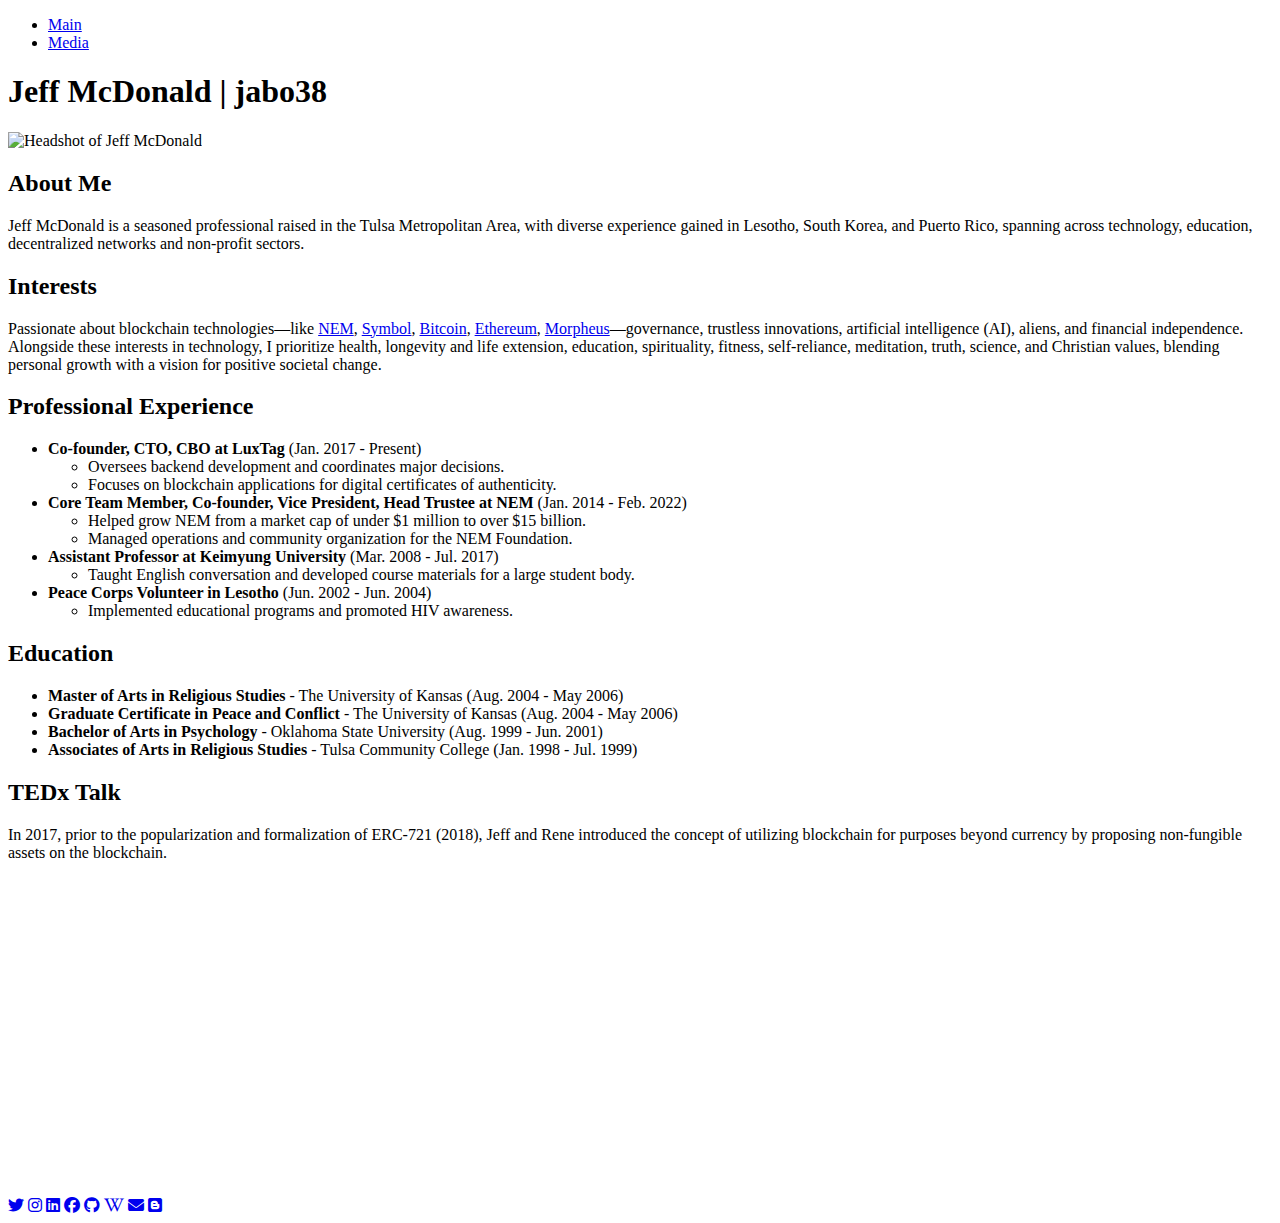
==== index.html @ f3a7c7e8 "Update index.html" ====
<!DOCTYPE html>
<html lang="en">
<head>
    <meta charset="UTF-8">
    <meta name="viewport" content="width=device-width, initial-scale=1.0">
    <title>Jeff McDonald | jabo38</title>
    <link rel="stylesheet" href="styles-4.css">
    <link rel="stylesheet" href="https://cdnjs.cloudflare.com/ajax/libs/font-awesome/6.4.0/css/all.min.css">
    <link href="https://fonts.googleapis.com/css2?family=Roboto:wght@400;700&display=swap" rel="stylesheet">
</head>
<body>
    <nav>
        <ul>
            <li><a href="index.html" class="active">Main</a></li>
            <li><a href="media.html">Media</a></li>
        </ul>
    </nav>

    <div class="container">
        <h1>Jeff McDonald | jabo38</h1>
        <img src="https://raw.githubusercontent.com/jabo38/jabo38.github.io/main/images/websiteheadshot2.jpg" alt="Headshot of Jeff McDonald" loading="lazy">

        <div id="about" class="section">
            <h2>About Me</h2>
            <p>Jeff McDonald is a seasoned professional raised in the Tulsa Metropolitan Area, with diverse experience gained in Lesotho, South Korea, and Puerto Rico, spanning across technology, education, decentralized networks and non-profit sectors.</p>
        </div>

        <div id="interests" class="section">
            <h2>Interests</h2>
            <p>Passionate about blockchain technologies—like <a href="https://coinmarketcap.com/currencies/nem/" target="_blank" rel="noopener noreferrer">NEM</a>, <a href="https://coinmarketcap.com/currencies/symbol/" target="_blank" rel="noopener noreferrer">Symbol</a>, <a href="https://coinmarketcap.com/currencies/bitcoin/" target="_blank" rel="noopener noreferrer">Bitcoin</a>, <a href="https://coinmarketcap.com/currencies/ethereum/" target="_blank" rel="noopener noreferrer">Ethereum</a>, <a href="https://coinmarketcap.com/currencies/morpheus/" target="_blank" rel="noopener noreferrer">Morpheus</a>—governance, trustless innovations, artificial intelligence (AI), aliens, and financial independence. Alongside these interests in technology, I prioritize health, longevity and life extension, education, spirituality, fitness, self-reliance, meditation, truth, science, and Christian values, blending personal growth with a vision for positive societal change.</p>
        </div>

        <div id="experience" class="section">
            <h2>Professional Experience</h2>
            <ul>
                <li><strong>Co-founder, CTO, CBO at LuxTag</strong> (Jan. 2017 - Present)
                    <ul>
                        <li>Oversees backend development and coordinates major decisions.</li>
                        <li>Focuses on blockchain applications for digital certificates of authenticity.</li>
                    </ul>
                </li>
                <li><strong>Core Team Member, Co-founder, Vice President, Head Trustee at NEM</strong> (Jan. 2014 - Feb. 2022)
                    <ul>
                        <li>Helped grow NEM from a market cap of under $1 million to over $15 billion.</li>
                        <li>Managed operations and community organization for the NEM Foundation.</li>
                    </ul>
                </li>
                <li><strong>Assistant Professor at Keimyung University</strong> (Mar. 2008 - Jul. 2017)
                    <ul>
                        <li>Taught English conversation and developed course materials for a large student body.</li>
                    </ul>
                </li>
                <li><strong>Peace Corps Volunteer in Lesotho</strong> (Jun. 2002 - Jun. 2004)
                    <ul>
                        <li>Implemented educational programs and promoted HIV awareness.</li>
                    </ul>
                </li>
            </ul>
        </div>

        <div id="education" class="section">
            <h2>Education</h2>
            <ul>
                <li><strong>Master of Arts in Religious Studies</strong> - The University of Kansas (Aug. 2004 - May 2006)</li>
                <li><strong>Graduate Certificate in Peace and Conflict</strong> - The University of Kansas (Aug. 2004 - May 2006)</li>
                <li><strong>Bachelor of Arts in Psychology</strong> - Oklahoma State University (Aug. 1999 - Jun. 2001)</li>
                <li><strong>Associates of Arts in Religious Studies</strong> - Tulsa Community College (Jan. 1998 - Jul. 1999)</li>
            </ul>
        </div>

        <div id="tedx" class="section">
            <h2>TEDx Talk</h2>
            <p>In 2017, prior to the popularization and formalization of ERC-721 (2018), Jeff and Rene introduced the concept of utilizing blockchain for purposes beyond currency by proposing non-fungible assets on the blockchain.</p>
            <div class="video-container">
                <iframe width="560" height="315" src="https://www.youtube.com/embed/pjvE3um_wj4" frameborder="0" allow="accelerometer; autoplay; clipboard-write; encrypted-media; gyroscope; picture-in-picture" allowfullscreen></iframe>
            </div>
        </div>

        <div class="social-icons">
            <a href="https://twitter.com/theJabo38" target="_blank" rel="noopener noreferrer" aria-label="Twitter"><i class="fab fa-twitter"></i></a>
            <a href="https://www.instagram.com/unstoppable_jexy/" target="_blank" rel="noopener noreferrer" aria-label="Instagram"><i class="fab fa-instagram"></i></a>
            <a href="https://www.linkedin.com/in/jeffmcdonald/" target="_blank" rel="noopener noreferrer" aria-label="LinkedIn"><i class="fab fa-linkedin"></i></a>
            <a href="https://www.facebook.com/jeff.t.mcdonald" target="_blank" rel="noopener noreferrer" aria-label="Facebook"><i class="fab fa-facebook"></i></a>
            <a href="https://github.com/jabo38/jabo38.github.io" target="_blank" rel="noopener noreferrer" aria-label="GitHub"><i class="fab fa-github"></i></a>
            <a href="https://en.wikipedia.org/wiki/User:Jeff.t.mcdonald" target="_blank" rel="noopener noreferrer" aria-label="Wikipedia"><i class="fab fa-wikipedia-w"></i></a>
            <a href="mailto:your.email@example.com" id="email-link" target="_blank" rel="noopener noreferrer" aria-label="Email"><i class="fas fa-envelope"></i></a>
            <a href="http://jefftmcdonald.blogspot.com" target="_blank" rel="noopener noreferrer" aria-label="Blogspot"><i class="fab fa-blogger"></i></a>
        </div>
    </div>
</body>
</html>
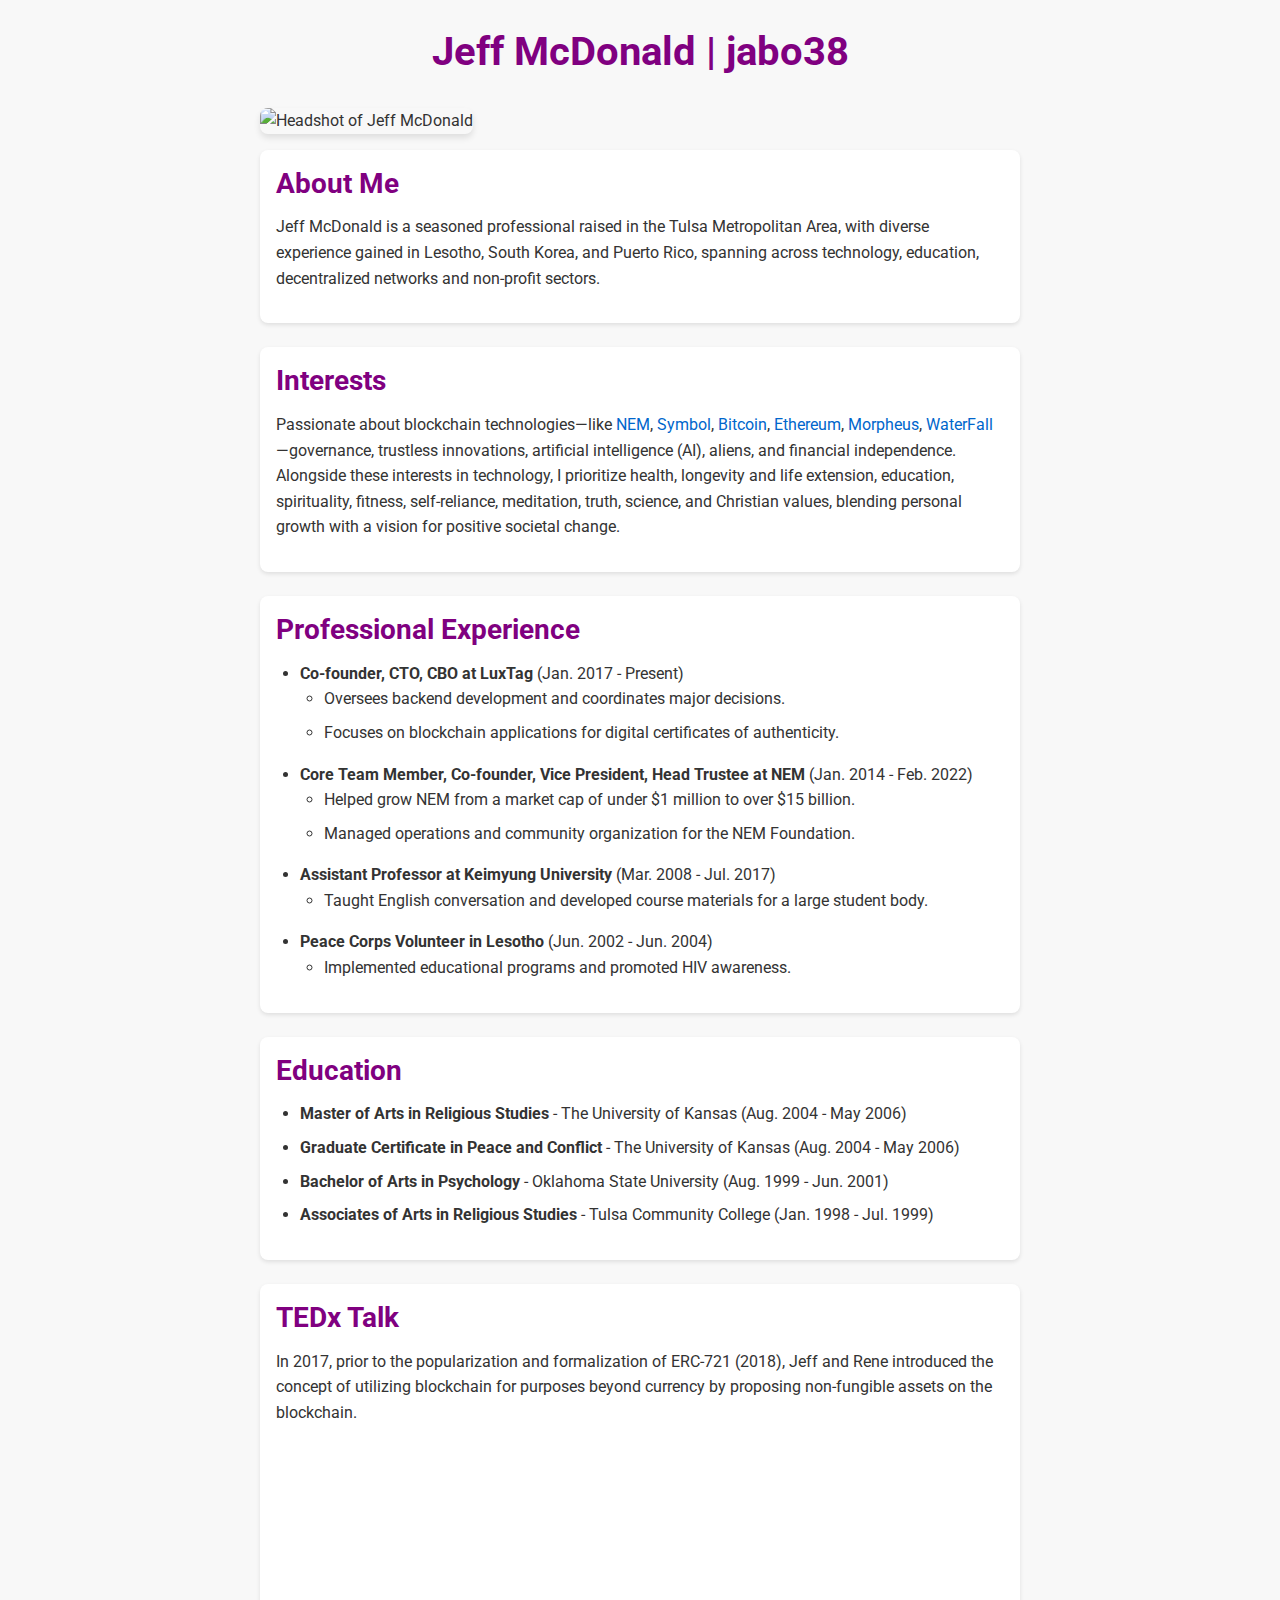
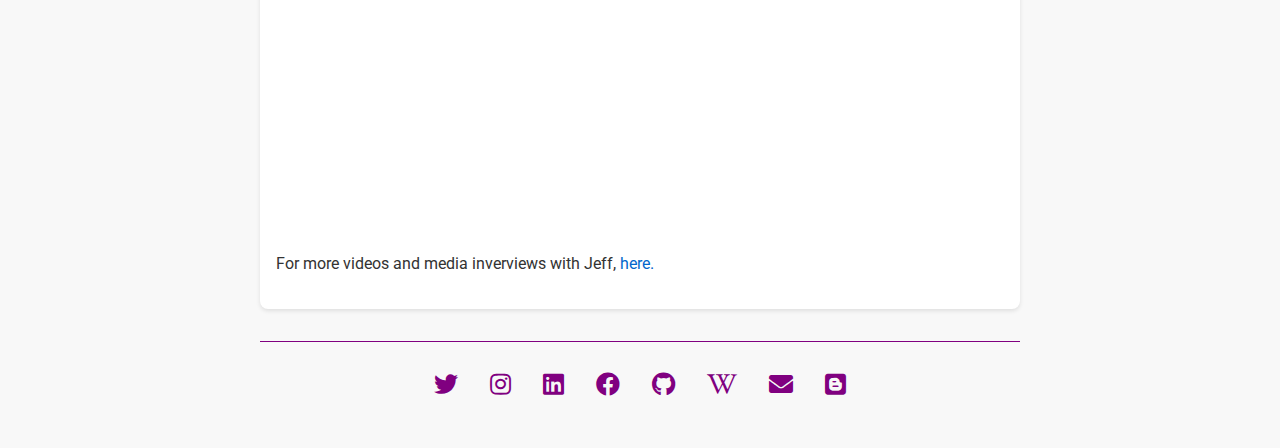
==== commit af805697: "Update index.html" ====
--- a/index.html
+++ b/index.html
@@ -3,89 +3,179 @@
 <head>
     <meta charset="UTF-8">
     <meta name="viewport" content="width=device-width, initial-scale=1.0">
-    <title>Jeff McDonald | jabo38</title>
-    <link rel="stylesheet" href="styles-4.css">
-    <link rel="stylesheet" href="https://cdnjs.cloudflare.com/ajax/libs/font-awesome/6.4.0/css/all.min.css">
+    <title>Jeff McDonald - Blockchain Expert, Educator, and Innovator</title>
+    <meta name="description" content="Jeff McDonald is a blockchain pioneer, educator, and technology innovator with extensive experience in NEM, Symbol, and LuxTag. Explore his journey from Peace Corps to blockchain leadership.">
+    <meta name="keywords" content="Jeff McDonald, blockchain expert, NEM, Symbol, Bitcoin, LuxTag, cryptocurrency educator, blockchain technology, Peace Corps, Tulsa, Lawton, Stillwater, Lawrence, Oklahoma State University, Tulsa Community College, University of Kansas, Keimyung University, St. Mary's School of Home Economics, Hlotse, Leribe, Union High School, Christian, Peace Corps Volunteer, Lesotho, South Korea, USA, Ryan McDonald, Debra McDonald, Larry McDonald, Apostille, NEM Community Fund, Super Nodes, Seoul, Anyang, Puerto Rico, Palmas Del Mar, Fajardo, Morpheus, contact Jeff McDonald">
+    <meta name="author" content="Jeff McDonald">
+    <meta name="robots" content="index, follow">
+    <link rel="canonical" href="https://jabo38.github.io/">
+    
+    <!-- Updated Favicons -->
+    <link rel="apple-touch-icon" sizes="180x180" href="https://raw.githubusercontent.com/jabo38/jabo38.github.io/main/images/apple-touch-icon.png">
+    <link rel="icon" type="image/png" sizes="32x32" href="https://raw.githubusercontent.com/jabo38/jabo38.github.io/main/images/favicon-32x32.png">
+    <link rel="icon" type="image/png" sizes="16x16" href="https://raw.githubusercontent.com/jabo38/jabo38.github.io/main/images/favicon-16x16.png">
+    <link rel="manifest" href="/site.webmanifest">
+    <link rel="shortcut icon" href="/favicon.ico">
+    <link rel="mask-icon" href="https://raw.githubusercontent.com/jabo38/jabo38.github.io/main/images/safari-pinned-tab.svg" color="#5bbad5">
+    <meta name="msapplication-TileColor" content="#da532c">
+    <meta name="theme-color" content="#ffffff">
+    <meta name="apple-mobile-web-app-title" content="Jeff McDonald">
+    <meta name="application-name" content="Jeff McDonald">
+    
+    <!-- Open Graph Meta Tags -->
+    <meta property="og:title" content="Jeff McDonald - Blockchain Expert, Educator, and Innovator">
+    <meta property="og:description" content="Explore the journey of Jeff McDonald, a blockchain pioneer and educator with experience in NEM, Symbol, and LuxTag.">
+    <meta property="og:image" content="https://raw.githubusercontent.com/jabo38/jabo38.github.io/main/images/websiteheadshot2.jpg">
+    <meta property="og:image:alt" content="Headshot of Jeff McDonald">
+    <meta property="og:url" content="https://jabo38.github.io/">
+    <meta property="og:type" content="website">
+    <meta property="og:site_name" content="Jeff McDonald's Portfolio">
+    
+    <!-- Twitter Card Meta Tags -->
+    <meta name="twitter:card" content="summary_large_image">
+    <meta name="twitter:site" content="@theJabo38">
+    <meta name="twitter:creator" content="@theJabo38">
+    <meta name="twitter:title" content="Jeff McDonald - Blockchain Expert, Educator, and Innovator">
+    <meta name="twitter:description" content="Explore the journey of Jeff McDonald, a blockchain pioneer and educator with experience in NEM, Symbol, and LuxTag.">
+    <meta name="twitter:image" content="https://raw.githubusercontent.com/jabo38/jabo38.github.io/main/images/websiteheadshot2.jpg">
+    <meta name="twitter:image:alt" content="Headshot of Jeff McDonald">
+    
     <link href="https://fonts.googleapis.com/css2?family=Roboto:wght@400;700&display=swap" rel="stylesheet">
+    <link rel="stylesheet" href="https://cdnjs.cloudflare.com/ajax/libs/font-awesome/5.15.3/css/all.min.css">
+    <link rel="stylesheet" href="styles.css">
+    
+    <!-- Schema.org structured data -->
+    <script type="application/ld+json">
+    {
+      "@context": "https://schema.org",
+      "@type": "Person",
+      "name": "Jeff McDonald",
+      "url": "https://jabo38.github.io/",
+      "image": "https://raw.githubusercontent.com/jabo38/jabo38.github.io/main/images/websiteheadshot2.jpg",
+      "sameAs": [
+        "https://twitter.com/theJabo38",
+        "https://www.instagram.com/unstoppable_jexy/",
+        "https://www.linkedin.com/in/jeffmcdonald/",
+        "https://www.facebook.com/jeff.t.mcdonald",
+        "https://github.com/jabo38",
+        "https://en.wikipedia.org/wiki/User:Jeff.t.mcdonald",
+        "http://jefftmcdonald.blogspot.com"
+      ],
+      "jobTitle": "Blockchain Expert and Educator",
+      "worksFor": {
+        "@type": "Organization",
+        "name": "LuxTag"
+      },
+      "alumniOf": [
+        {
+          "@type": "CollegeOrUniversity",
+          "name": "The University of Kansas"
+        },
+        {
+          "@type": "CollegeOrUniversity",
+          "name": "Oklahoma State University"
+        }
+      ]
+    }
+    </script>
 </head>
 <body>
-    <nav>
-        <ul>
-            <li><a href="index.html" class="active">Main</a></li>
-            <li><a href="media.html">Media</a></li>
-        </ul>
-    </nav>
+    <div class="container">
+        <header>
+            <h1>Jeff McDonald | jabo38</h1>
+            <img src="https://raw.githubusercontent.com/jabo38/jabo38.github.io/main/images/websiteheadshot2.jpg" alt="Headshot of Jeff McDonald" loading="lazy">
+        </header>
+        
+        <main>
+            <section id="about" class="section">
+                <h2>About Me</h2>
+                <p>Jeff McDonald is a seasoned professional raised in the Tulsa Metropolitan Area, with diverse experience gained in Lesotho, South Korea, and Puerto Rico, spanning across technology, education, decentralized networks and non-profit sectors.</p>
+            </section>
+            
+            <section id="interests" class="section">
+                <h2>Interests</h2>
+                <p>Passionate about blockchain technologies—like 
+                    <a href="https://coinmarketcap.com/currencies/nem/" target="_blank" rel="noopener noreferrer">NEM</a>, 
+                    <a href="https://coinmarketcap.com/currencies/symbol/" target="_blank" rel="noopener noreferrer">Symbol</a>, 
+                    <a href="https://coinmarketcap.com/currencies/bitcoin/" target="_blank" rel="noopener noreferrer">Bitcoin</a>, 
+                    <a href="https://coinmarketcap.com/currencies/ethereum/" target="_blank" rel="noopener noreferrer">Ethereum</a>, 
+                    <a href="https://coinmarketcap.com/currencies/morpheus/" target="_blank" rel="noopener noreferrer">Morpheus</a>,
+                    <a href="https://coinmarketcap.com/currencies/waterfall/" target="_blank" rel="noopener noreferrer">WaterFall</a>
+                    —governance, trustless innovations, artificial intelligence (AI), aliens, and financial independence. Alongside these interests in technology, I prioritize health, longevity and life extension, education, spirituality, fitness, self-reliance, meditation, truth, science, and Christian values, blending personal growth with a vision for positive societal change.</p>
+            </section>
+            
+            <section id="experience" class="section">
+                <h2>Professional Experience</h2>
+                <ul>
+                    <li><strong>Co-founder, CTO, CBO at LuxTag</strong> (Jan. 2017 - Present)
+                        <ul>
+                            <li>Oversees backend development and coordinates major decisions.</li>
+                            <li>Focuses on blockchain applications for digital certificates of authenticity.</li>
+                        </ul>
+                    </li>
+                    <li><strong>Core Team Member, Co-founder, Vice President, Head Trustee at NEM</strong> (Jan. 2014 - Feb. 2022)
+                        <ul>
+                            <li>Helped grow NEM from a market cap of under $1 million to over $15 billion.</li>
+                            <li>Managed operations and community organization for the NEM Foundation.</li>
+                        </ul>
+                    </li>
+                    <li><strong>Assistant Professor at Keimyung University</strong> (Mar. 2008 - Jul. 2017)
+                        <ul>
+                            <li>Taught English conversation and developed course materials for a large student body.</li>
+                        </ul>
+                    </li>
+                    <li><strong>Peace Corps Volunteer in Lesotho</strong> (Jun. 2002 - Jun. 2004)
+                        <ul>
+                            <li>Implemented educational programs and promoted HIV awareness.</li>
+                        </ul>
+                    </li>
+                </ul>
+            </section>
+            
+            <section id="education" class="section">
+                <h2>Education</h2>
+                <ul>
+                    <li><strong>Master of Arts in Religious Studies</strong> - The University of Kansas (Aug. 2004 - May 2006)</li>
+                    <li><strong>Graduate Certificate in Peace and Conflict</strong> - The University of Kansas (Aug. 2004 - May 2006)</li>
+                    <li><strong>Bachelor of Arts in Psychology</strong> - Oklahoma State University (Aug. 1999 - Jun. 2001)</li>
+                    <li><strong>Associates of Arts in Religious Studies</strong> - Tulsa Community College (Jan. 1998 - Jul. 1999)</li>
+                </ul>
+            </section>
 
-    <div class="container">
-        <h1>Jeff McDonald | jabo38</h1>
-        <img src="https://raw.githubusercontent.com/jabo38/jabo38.github.io/main/images/websiteheadshot2.jpg" alt="Headshot of Jeff McDonald" loading="lazy">
+            <section id="tedx" class="section">
+                <h2>TEDx Talk</h2>
+                <p>In 2017, prior to the popularization and formalization of ERC-721 (2018), Jeff and Rene introduced the concept of utilizing blockchain for purposes beyond currency by proposing non-fungible assets on the blockchain.</p>
+                <div class="video-container">
+                    <iframe width="560" height="315" src="https://www.youtube.com/embed/pjvE3um_wj4" title="TEDx Talk by Jeff McDonald" frameborder="0" allow="accelerometer; autoplay; clipboard-write; encrypted-media; gyroscope; picture-in-picture" allowfullscreen loading="lazy"></iframe>
+                </div>
+                <p>For more videos and media inverviews with Jeff, 
+                <a href="https://jefftmcdonald.com/media.html" target="_blank" rel="noopener noreferrer">here.</a>
+            </p>
 
-        <div id="about" class="section">
-            <h2>About Me</h2>
-            <p>Jeff McDonald is a seasoned professional raised in the Tulsa Metropolitan Area, with diverse experience gained in Lesotho, South Korea, and Puerto Rico, spanning across technology, education, decentralized networks and non-profit sectors.</p>
-        </div>
+            </section>
+        </main>
 
-        <div id="interests" class="section">
-            <h2>Interests</h2>
-            <p>Passionate about blockchain technologies—like <a href="https://coinmarketcap.com/currencies/nem/" target="_blank" rel="noopener noreferrer">NEM</a>, <a href="https://coinmarketcap.com/currencies/symbol/" target="_blank" rel="noopener noreferrer">Symbol</a>, <a href="https://coinmarketcap.com/currencies/bitcoin/" target="_blank" rel="noopener noreferrer">Bitcoin</a>, <a href="https://coinmarketcap.com/currencies/ethereum/" target="_blank" rel="noopener noreferrer">Ethereum</a>, <a href="https://coinmarketcap.com/currencies/morpheus/" target="_blank" rel="noopener noreferrer">Morpheus</a>—governance, trustless innovations, artificial intelligence (AI), aliens, and financial independence. Alongside these interests in technology, I prioritize health, longevity and life extension, education, spirituality, fitness, self-reliance, meditation, truth, science, and Christian values, blending personal growth with a vision for positive societal change.</p>
-        </div>
-
-        <div id="experience" class="section">
-            <h2>Professional Experience</h2>
-            <ul>
-                <li><strong>Co-founder, CTO, CBO at LuxTag</strong> (Jan. 2017 - Present)
-                    <ul>
-                        <li>Oversees backend development and coordinates major decisions.</li>
-                        <li>Focuses on blockchain applications for digital certificates of authenticity.</li>
-                    </ul>
-                </li>
-                <li><strong>Core Team Member, Co-founder, Vice President, Head Trustee at NEM</strong> (Jan. 2014 - Feb. 2022)
-                    <ul>
-                        <li>Helped grow NEM from a market cap of under $1 million to over $15 billion.</li>
-                        <li>Managed operations and community organization for the NEM Foundation.</li>
-                    </ul>
-                </li>
-                <li><strong>Assistant Professor at Keimyung University</strong> (Mar. 2008 - Jul. 2017)
-                    <ul>
-                        <li>Taught English conversation and developed course materials for a large student body.</li>
-                    </ul>
-                </li>
-                <li><strong>Peace Corps Volunteer in Lesotho</strong> (Jun. 2002 - Jun. 2004)
-                    <ul>
-                        <li>Implemented educational programs and promoted HIV awareness.</li>
-                    </ul>
-                </li>
-            </ul>
-        </div>
-
-        <div id="education" class="section">
-            <h2>Education</h2>
-            <ul>
-                <li><strong>Master of Arts in Religious Studies</strong> - The University of Kansas (Aug. 2004 - May 2006)</li>
-                <li><strong>Graduate Certificate in Peace and Conflict</strong> - The University of Kansas (Aug. 2004 - May 2006)</li>
-                <li><strong>Bachelor of Arts in Psychology</strong> - Oklahoma State University (Aug. 1999 - Jun. 2001)</li>
-                <li><strong>Associates of Arts in Religious Studies</strong> - Tulsa Community College (Jan. 1998 - Jul. 1999)</li>
-            </ul>
-        </div>
-
-        <div id="tedx" class="section">
-            <h2>TEDx Talk</h2>
-            <p>In 2017, prior to the popularization and formalization of ERC-721 (2018), Jeff and Rene introduced the concept of utilizing blockchain for purposes beyond currency by proposing non-fungible assets on the blockchain.</p>
-            <div class="video-container">
-                <iframe width="560" height="315" src="https://www.youtube.com/embed/pjvE3um_wj4" frameborder="0" allow="accelerometer; autoplay; clipboard-write; encrypted-media; gyroscope; picture-in-picture" allowfullscreen></iframe>
+        <footer>
+            <div class="social-icons">
+                <a href="https://twitter.com/theJabo38" target="_blank" rel="noopener noreferrer" aria-label="Twitter"><i class="fab fa-twitter"></i></a>
+                <a href="https://www.instagram.com/unstoppable_jexy/" target="_blank" rel="noopener noreferrer" aria-label="Instagram"><i class="fab fa-instagram"></i></a>
+                <a href="https://www.linkedin.com/in/jeffmcdonald/" target="_blank" rel="noopener noreferrer" aria-label="LinkedIn"><i class="fab fa-linkedin"></i></a>
+                <a href="https://www.facebook.com/jeff.t.mcdonald" target="_blank" rel="noopener noreferrer" aria-label="Facebook"><i class="fab fa-facebook"></i></a>
+                <a href="https://github.com/jabo38/jabo38.github.io" target="_blank" rel="noopener noreferrer" aria-label="GitHub"><i class="fab fa-github"></i></a>
+                <a href="https://en.wikipedia.org/wiki/User:Jeff.t.mcdonald" target="_blank" rel="noopener noreferrer" aria-label="Wikipedia"><i class="fab fa-wikipedia-w"></i></a>
+                <a href="#" id="email-link" target="_blank" rel="noopener noreferrer" aria-label="Email"><i class="fas fa-envelope"></i></a>
+                <a href="http://jefftmcdonald.blogspot.com" target="_blank" rel="noopener noreferrer" aria-label="Blogspot"><i class="fab fa-blogger"></i></a>
             </div>
-        </div>
-
-        <div class="social-icons">
-            <a href="https://twitter.com/theJabo38" target="_blank" rel="noopener noreferrer" aria-label="Twitter"><i class="fab fa-twitter"></i></a>
-            <a href="https://www.instagram.com/unstoppable_jexy/" target="_blank" rel="noopener noreferrer" aria-label="Instagram"><i class="fab fa-instagram"></i></a>
-            <a href="https://www.linkedin.com/in/jeffmcdonald/" target="_blank" rel="noopener noreferrer" aria-label="LinkedIn"><i class="fab fa-linkedin"></i></a>
-            <a href="https://www.facebook.com/jeff.t.mcdonald" target="_blank" rel="noopener noreferrer" aria-label="Facebook"><i class="fab fa-facebook"></i></a>
-            <a href="https://github.com/jabo38/jabo38.github.io" target="_blank" rel="noopener noreferrer" aria-label="GitHub"><i class="fab fa-github"></i></a>
-            <a href="https://en.wikipedia.org/wiki/User:Jeff.t.mcdonald" target="_blank" rel="noopener noreferrer" aria-label="Wikipedia"><i class="fab fa-wikipedia-w"></i></a>
-            <a href="mailto:your.email@example.com" id="email-link" target="_blank" rel="noopener noreferrer" aria-label="Email"><i class="fas fa-envelope"></i></a>
-            <a href="http://jefftmcdonald.blogspot.com" target="_blank" rel="noopener noreferrer" aria-label="Blogspot"><i class="fab fa-blogger"></i></a>
-        </div>
+        </footer>
     </div>
+    <script>
+        // Email protection script
+        document.getElementById('email-link').addEventListener('click', function(e) {
+            e.preventDefault();
+            var username = 'jeff';
+            var domain = 'jefftmcdonald.com';
+            window.location.href = 'mailto:' + username + '@' + domain;
+        });
+    </script>
 </body>
 </html>
--- a/styles.css
+++ b/styles.css
@@ -0,0 +1,161 @@
+/* Base styles and variables */
+:root {
+    --primary-color: #800080;
+    --text-color: #333;
+    --link-color: #0066cc;
+    --background-color: #f8f8f8;
+    --max-width: 800px;
+}
+
+/* Global styles */
+* {
+    box-sizing: border-box;
+    margin: 0;
+    padding: 0;
+}
+
+body {
+    font-family: 'Roboto', sans-serif;
+    line-height: 1.6;
+    color: var(--text-color);
+    background-color: var(--background-color);
+    margin: 0;
+    padding: 20px;
+    display: flex;
+    flex-direction: column;
+    align-items: center;
+}
+
+.container {
+    max-width: var(--max-width);
+    width: 100%;
+    padding: 0 20px;
+}
+
+/* Typography */
+h1, h2 {
+    color: var(--primary-color);
+    margin-bottom: 0.5rem;
+}
+
+h1 {
+    font-size: 2.5rem;
+    text-align: center;
+}
+
+h2 {
+    font-size: 1.75rem;
+    margin-top: 1rem;
+}
+
+p {
+    margin-bottom: 1rem;
+}
+
+/* Links */
+a {
+    color: var(--link-color);
+    text-decoration: none;
+    transition: color 0.3s ease;
+}
+
+a:hover {
+    text-decoration: underline;
+}
+
+/* Lists */
+ul {
+    padding-left: 1.5rem;
+    margin-bottom: 1rem;
+}
+
+li {
+    margin-bottom: 0.5rem;
+}
+
+/* Images */
+img {
+    max-width: 100%;
+    height: auto;
+    border-radius: 8px;
+    margin: 1rem 0;
+    box-shadow: 0 4px 6px rgba(0, 0, 0, 0.1);
+}
+
+/* Video container */
+.video-container {
+    position: relative;
+    padding-bottom: 56.25%; /* 16:9 aspect ratio */
+    height: 0;
+    overflow: hidden;
+    max-width: 100%;
+    margin-top: 1rem;
+}
+
+.video-container iframe {
+    position: absolute;
+    top: 0;
+    left: 0;
+    width: 100%;
+    height: 100%;
+}
+
+/* Social icons */
+.social-icons {
+    display: flex;
+    flex-wrap: wrap;
+    justify-content: center;
+    gap: 1rem;
+    margin-top: 2rem;
+    padding: 1rem 0;
+    border-top: 1px solid var(--primary-color);
+}
+
+.social-icons a {
+    font-size: 1.5rem;
+    color: var(--primary-color);
+    transition: color 0.3s ease, transform 0.3s ease;
+    padding: 0.5rem;
+}
+
+.social-icons a:hover {
+    color: var(--link-color);
+    transform: scale(1.1);
+}
+
+/* Sections */
+.section {
+    margin-bottom: 1.5rem;
+    padding: 0.25rem 1rem 1rem 1rem;
+    background-color: white;
+    border-radius: 8px;
+    box-shadow: 0 2px 4px rgba(0, 0, 0, 0.1);
+}
+
+.section h2:first-child {
+    margin-top: 0.5rem;
+}
+
+/* Navigation */
+nav {
+    width: 100%;
+    background-color: var(--primary-color);
+    padding: 1rem 0;
+    margin-bottom: 2rem;
+}
+
+nav ul {
+    display: flex;
+    justify-content: center;
+    list-style-type: none;
+    padding: 0;
+    margin: 0;
+}
+
+nav ul li {
+    margin: 0 1rem;
+}
+
+nav ul li a {
+    color: white;
+    text-decoration: none
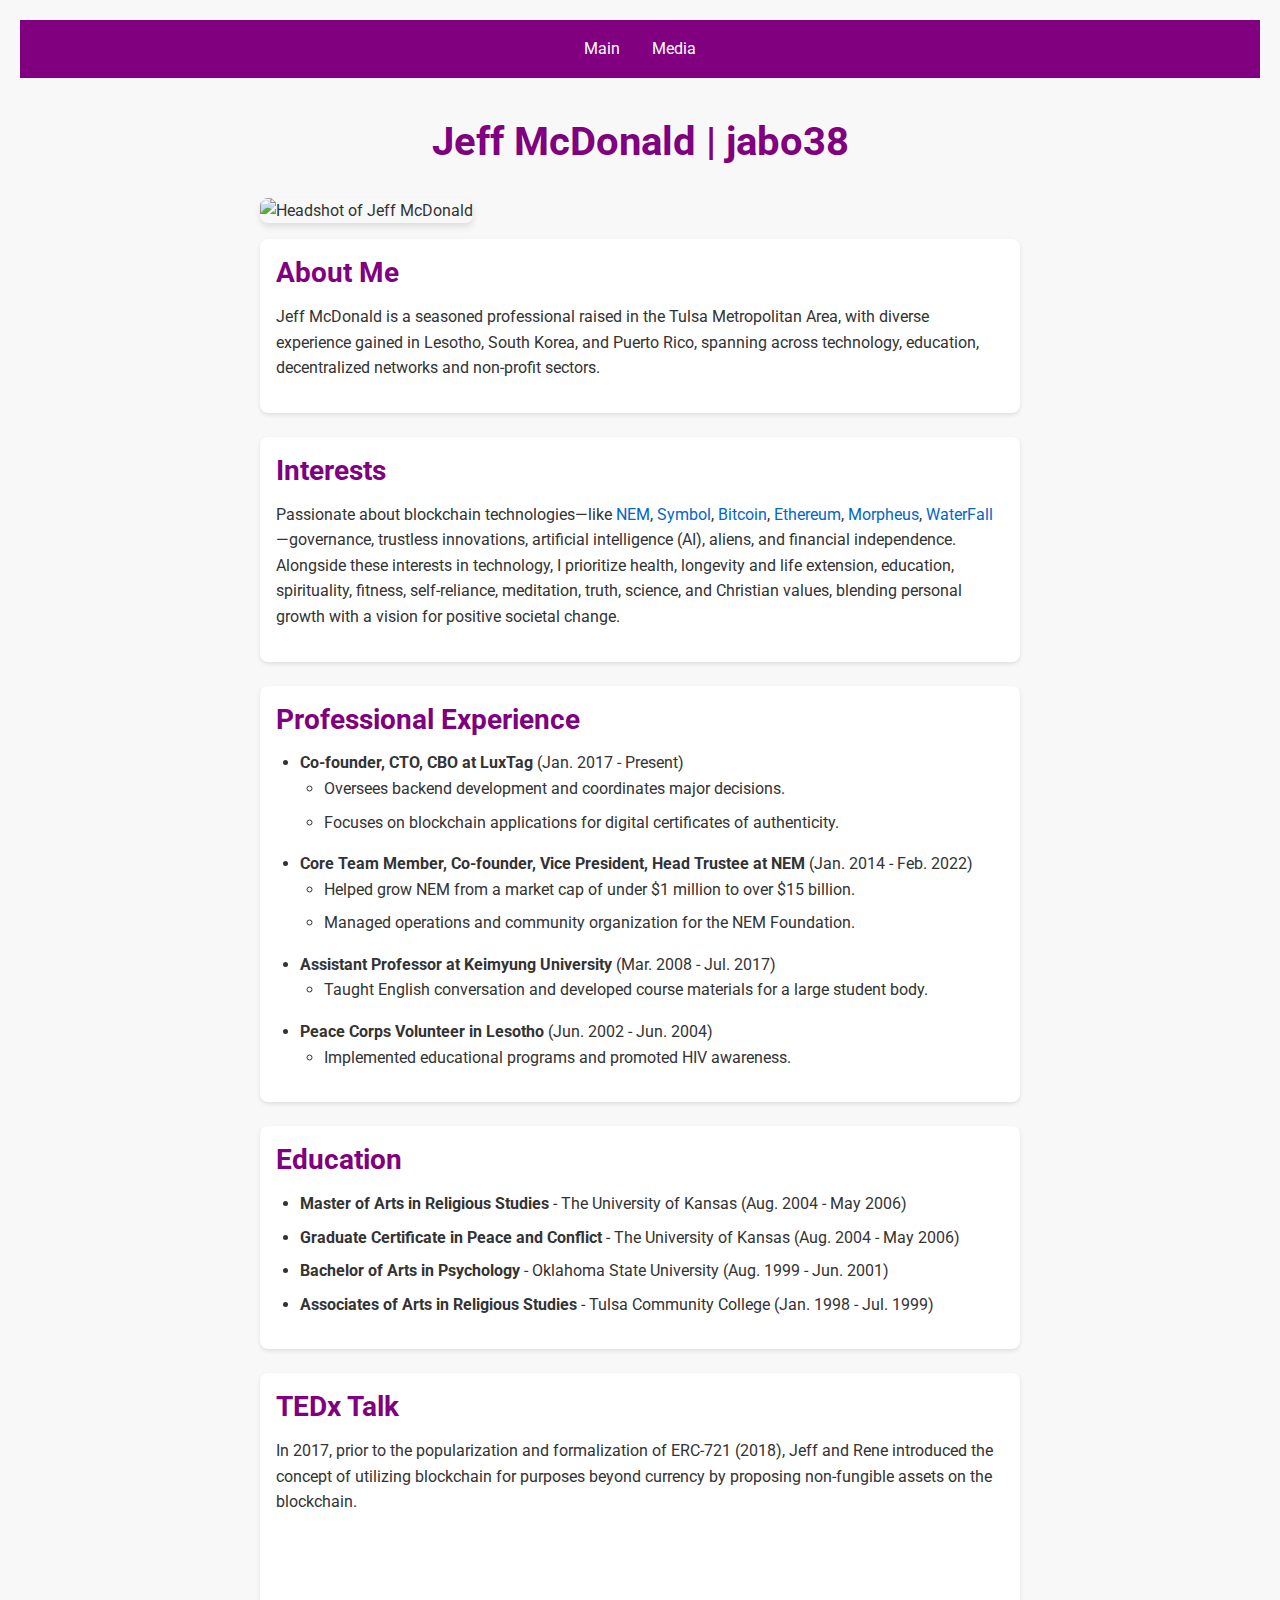
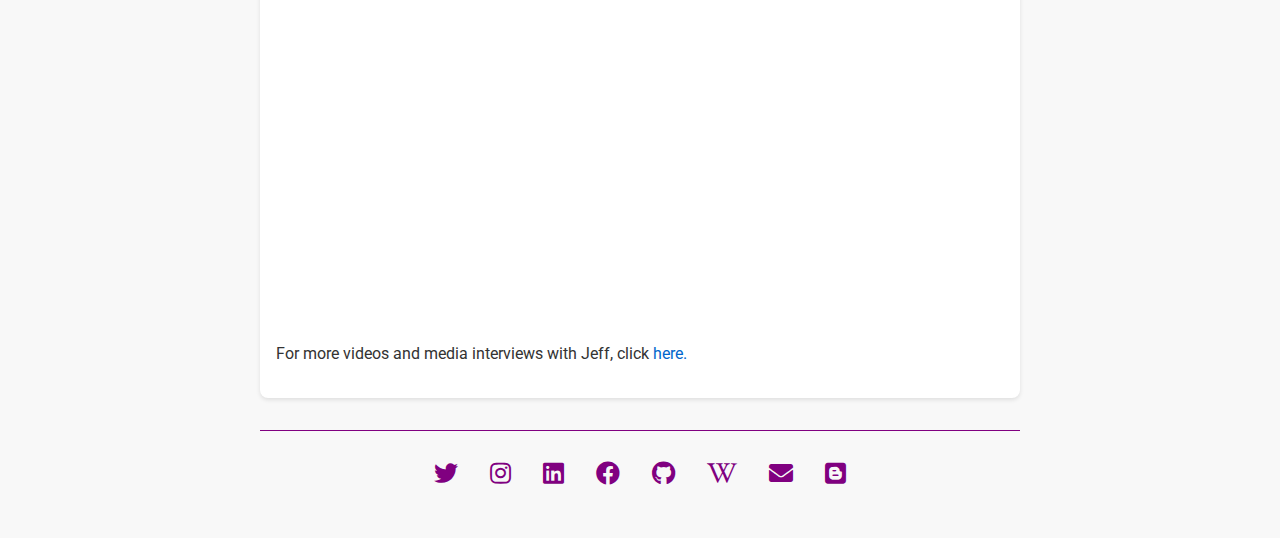
==== commit ab083f12: "Update index.html" ====
--- a/index.html
+++ b/index.html
@@ -3,107 +3,56 @@
 <head>
     <meta charset="UTF-8">
     <meta name="viewport" content="width=device-width, initial-scale=1.0">
-    <title>Jeff McDonald - Blockchain Expert, Educator, and Innovator</title>
-    <meta name="description" content="Jeff McDonald is a blockchain pioneer, educator, and technology innovator with extensive experience in NEM, Symbol, and LuxTag. Explore his journey from Peace Corps to blockchain leadership.">
-    <meta name="keywords" content="Jeff McDonald, blockchain expert, NEM, Symbol, Bitcoin, LuxTag, cryptocurrency educator, blockchain technology, Peace Corps, Tulsa, Lawton, Stillwater, Lawrence, Oklahoma State University, Tulsa Community College, University of Kansas, Keimyung University, St. Mary's School of Home Economics, Hlotse, Leribe, Union High School, Christian, Peace Corps Volunteer, Lesotho, South Korea, USA, Ryan McDonald, Debra McDonald, Larry McDonald, Apostille, NEM Community Fund, Super Nodes, Seoul, Anyang, Puerto Rico, Palmas Del Mar, Fajardo, Morpheus, contact Jeff McDonald">
+    <title>Jeff McDonald | jabo38</title>
+    <meta name="description" content="Jeff McDonald's personal website showcasing his professional experience, interests, and achievements.">
+    <meta name="keywords" content="Jeff McDonald, jabo38, blockchain, technology, education">
     <meta name="author" content="Jeff McDonald">
-    <meta name="robots" content="index, follow">
-    <link rel="canonical" href="https://jabo38.github.io/">
+    <link rel="canonical" href="https://www.jeffmcdonald.com/index.html">
+    <script src="https://kit.fontawesome.com/your-font-awesome-kit.js" crossorigin="anonymous"></script>
     
-    <!-- Updated Favicons -->
-    <link rel="apple-touch-icon" sizes="180x180" href="https://raw.githubusercontent.com/jabo38/jabo38.github.io/main/images/apple-touch-icon.png">
-    <link rel="icon" type="image/png" sizes="32x32" href="https://raw.githubusercontent.com/jabo38/jabo38.github.io/main/images/favicon-32x32.png">
-    <link rel="icon" type="image/png" sizes="16x16" href="https://raw.githubusercontent.com/jabo38/jabo38.github.io/main/images/favicon-16x16.png">
-    <link rel="manifest" href="/site.webmanifest">
-    <link rel="shortcut icon" href="/favicon.ico">
-    <link rel="mask-icon" href="https://raw.githubusercontent.com/jabo38/jabo38.github.io/main/images/safari-pinned-tab.svg" color="#5bbad5">
-    <meta name="msapplication-TileColor" content="#da532c">
-    <meta name="theme-color" content="#ffffff">
-    <meta name="apple-mobile-web-app-title" content="Jeff McDonald">
-    <meta name="application-name" content="Jeff McDonald">
-    
-    <!-- Open Graph Meta Tags -->
-    <meta property="og:title" content="Jeff McDonald - Blockchain Expert, Educator, and Innovator">
-    <meta property="og:description" content="Explore the journey of Jeff McDonald, a blockchain pioneer and educator with experience in NEM, Symbol, and LuxTag.">
-    <meta property="og:image" content="https://raw.githubusercontent.com/jabo38/jabo38.github.io/main/images/websiteheadshot2.jpg">
-    <meta property="og:image:alt" content="Headshot of Jeff McDonald">
-    <meta property="og:url" content="https://jabo38.github.io/">
+    <!-- Open Graph / Facebook -->
     <meta property="og:type" content="website">
-    <meta property="og:site_name" content="Jeff McDonald's Portfolio">
-    
-    <!-- Twitter Card Meta Tags -->
-    <meta name="twitter:card" content="summary_large_image">
-    <meta name="twitter:site" content="@theJabo38">
-    <meta name="twitter:creator" content="@theJabo38">
-    <meta name="twitter:title" content="Jeff McDonald - Blockchain Expert, Educator, and Innovator">
-    <meta name="twitter:description" content="Explore the journey of Jeff McDonald, a blockchain pioneer and educator with experience in NEM, Symbol, and LuxTag.">
-    <meta name="twitter:image" content="https://raw.githubusercontent.com/jabo38/jabo38.github.io/main/images/websiteheadshot2.jpg">
-    <meta name="twitter:image:alt" content="Headshot of Jeff McDonald">
-    
+    <meta property="og:url" content="https://www.jeffmcdonald.com/index.html">
+    <meta property="og:title" content="Jeff McDonald | jabo38">
+    <meta property="og:description" content="Jeff McDonald's personal website showcasing his professional experience, interests, and achievements.">
+    <meta property="og:image" content="https://www.jeffmcdonald.com/images/jeff-mcdonald-profile.jpg">
+
+    <!-- Twitter -->
+    <meta property="twitter:card" content="summary_large_image">
+    <meta property="twitter:url" content="https://www.jeffmcdonald.com/index.html">
+    <meta property="twitter:title" content="Jeff McDonald | jabo38">
+    <meta property="twitter:description" content="Jeff McDonald's personal website showcasing his professional experience, interests, and achievements.">
+    <meta property="twitter:image" content="https://www.jeffmcdonald.com/images/jeff-mcdonald-profile.jpg">
+
     <link href="https://fonts.googleapis.com/css2?family=Roboto:wght@400;700&display=swap" rel="stylesheet">
     <link rel="stylesheet" href="https://cdnjs.cloudflare.com/ajax/libs/font-awesome/5.15.3/css/all.min.css">
     <link rel="stylesheet" href="styles.css">
-    
-    <!-- Schema.org structured data -->
-    <script type="application/ld+json">
-    {
-      "@context": "https://schema.org",
-      "@type": "Person",
-      "name": "Jeff McDonald",
-      "url": "https://jabo38.github.io/",
-      "image": "https://raw.githubusercontent.com/jabo38/jabo38.github.io/main/images/websiteheadshot2.jpg",
-      "sameAs": [
-        "https://twitter.com/theJabo38",
-        "https://www.instagram.com/unstoppable_jexy/",
-        "https://www.linkedin.com/in/jeffmcdonald/",
-        "https://www.facebook.com/jeff.t.mcdonald",
-        "https://github.com/jabo38",
-        "https://en.wikipedia.org/wiki/User:Jeff.t.mcdonald",
-        "http://jefftmcdonald.blogspot.com"
-      ],
-      "jobTitle": "Blockchain Expert and Educator",
-      "worksFor": {
-        "@type": "Organization",
-        "name": "LuxTag"
-      },
-      "alumniOf": [
-        {
-          "@type": "CollegeOrUniversity",
-          "name": "The University of Kansas"
-        },
-        {
-          "@type": "CollegeOrUniversity",
-          "name": "Oklahoma State University"
-        }
-      ]
-    }
-    </script>
 </head>
 <body>
+    <nav>
+        <ul>
+            <li><a href="index.html" class="active">Main</a></li>
+            <li><a href="media.html">Media</a></li>
+        </ul>
+    </nav>
+
     <div class="container">
         <header>
             <h1>Jeff McDonald | jabo38</h1>
             <img src="https://raw.githubusercontent.com/jabo38/jabo38.github.io/main/images/websiteheadshot2.jpg" alt="Headshot of Jeff McDonald" loading="lazy">
         </header>
-        
+
         <main>
             <section id="about" class="section">
                 <h2>About Me</h2>
                 <p>Jeff McDonald is a seasoned professional raised in the Tulsa Metropolitan Area, with diverse experience gained in Lesotho, South Korea, and Puerto Rico, spanning across technology, education, decentralized networks and non-profit sectors.</p>
             </section>
-            
+
             <section id="interests" class="section">
                 <h2>Interests</h2>
-                <p>Passionate about blockchain technologies—like 
-                    <a href="https://coinmarketcap.com/currencies/nem/" target="_blank" rel="noopener noreferrer">NEM</a>, 
-                    <a href="https://coinmarketcap.com/currencies/symbol/" target="_blank" rel="noopener noreferrer">Symbol</a>, 
-                    <a href="https://coinmarketcap.com/currencies/bitcoin/" target="_blank" rel="noopener noreferrer">Bitcoin</a>, 
-                    <a href="https://coinmarketcap.com/currencies/ethereum/" target="_blank" rel="noopener noreferrer">Ethereum</a>, 
-                    <a href="https://coinmarketcap.com/currencies/morpheus/" target="_blank" rel="noopener noreferrer">Morpheus</a>,
-                    <a href="https://coinmarketcap.com/currencies/waterfall/" target="_blank" rel="noopener noreferrer">WaterFall</a>
-                    —governance, trustless innovations, artificial intelligence (AI), aliens, and financial independence. Alongside these interests in technology, I prioritize health, longevity and life extension, education, spirituality, fitness, self-reliance, meditation, truth, science, and Christian values, blending personal growth with a vision for positive societal change.</p>
+                <p>Passionate about blockchain technologies—like <a href="https://coinmarketcap.com/currencies/nem/" target="_blank" rel="noopener noreferrer">NEM</a>, <a href="https://coinmarketcap.com/currencies/symbol/" target="_blank" rel="noopener noreferrer">Symbol</a>, <a href="https://coinmarketcap.com/currencies/bitcoin/" target="_blank" rel="noopener noreferrer">Bitcoin</a>, <a href="https://coinmarketcap.com/currencies/ethereum/" target="_blank" rel="noopener noreferrer">Ethereum</a>, <a href="https://coinmarketcap.com/currencies/morpheus/" target="_blank" rel="noopener noreferrer">Morpheus</a>, <a href="https://coinmarketcap.com/currencies/waterfall/" target="_blank" rel="noopener noreferrer">WaterFall</a>—governance, trustless innovations, artificial intelligence (AI), aliens, and financial independence. Alongside these interests in technology, I prioritize health, longevity and life extension, education, spirituality, fitness, self-reliance, meditation, truth, science, and Christian values, blending personal growth with a vision for positive societal change.</p>
             </section>
-            
+
             <section id="experience" class="section">
                 <h2>Professional Experience</h2>
                 <ul>
@@ -131,7 +80,7 @@
                     </li>
                 </ul>
             </section>
-            
+
             <section id="education" class="section">
                 <h2>Education</h2>
                 <ul>
@@ -146,12 +95,9 @@
                 <h2>TEDx Talk</h2>
                 <p>In 2017, prior to the popularization and formalization of ERC-721 (2018), Jeff and Rene introduced the concept of utilizing blockchain for purposes beyond currency by proposing non-fungible assets on the blockchain.</p>
                 <div class="video-container">
-                    <iframe width="560" height="315" src="https://www.youtube.com/embed/pjvE3um_wj4" title="TEDx Talk by Jeff McDonald" frameborder="0" allow="accelerometer; autoplay; clipboard-write; encrypted-media; gyroscope; picture-in-picture" allowfullscreen loading="lazy"></iframe>
+                    <iframe src="https://www.youtube.com/embed/zQA0n0eoFBk" frameborder="0" allow="autoplay; encrypted-media" allowfullscreen></iframe>
                 </div>
-                <p>For more videos and media inverviews with Jeff, 
-                <a href="https://jefftmcdonald.com/media.html" target="_blank" rel="noopener noreferrer">here.</a>
-            </p>
-
+                <p>For more videos and media interviews with Jeff, click <a href="https://jefftmcdonald.com/media.html" target="_blank" rel="noopener noreferrer">here.</a></p>
             </section>
         </main>
 
@@ -168,6 +114,7 @@
             </div>
         </footer>
     </div>
+
     <script>
         // Email protection script
         document.getElementById('email-link').addEventListener('click', function(e) {
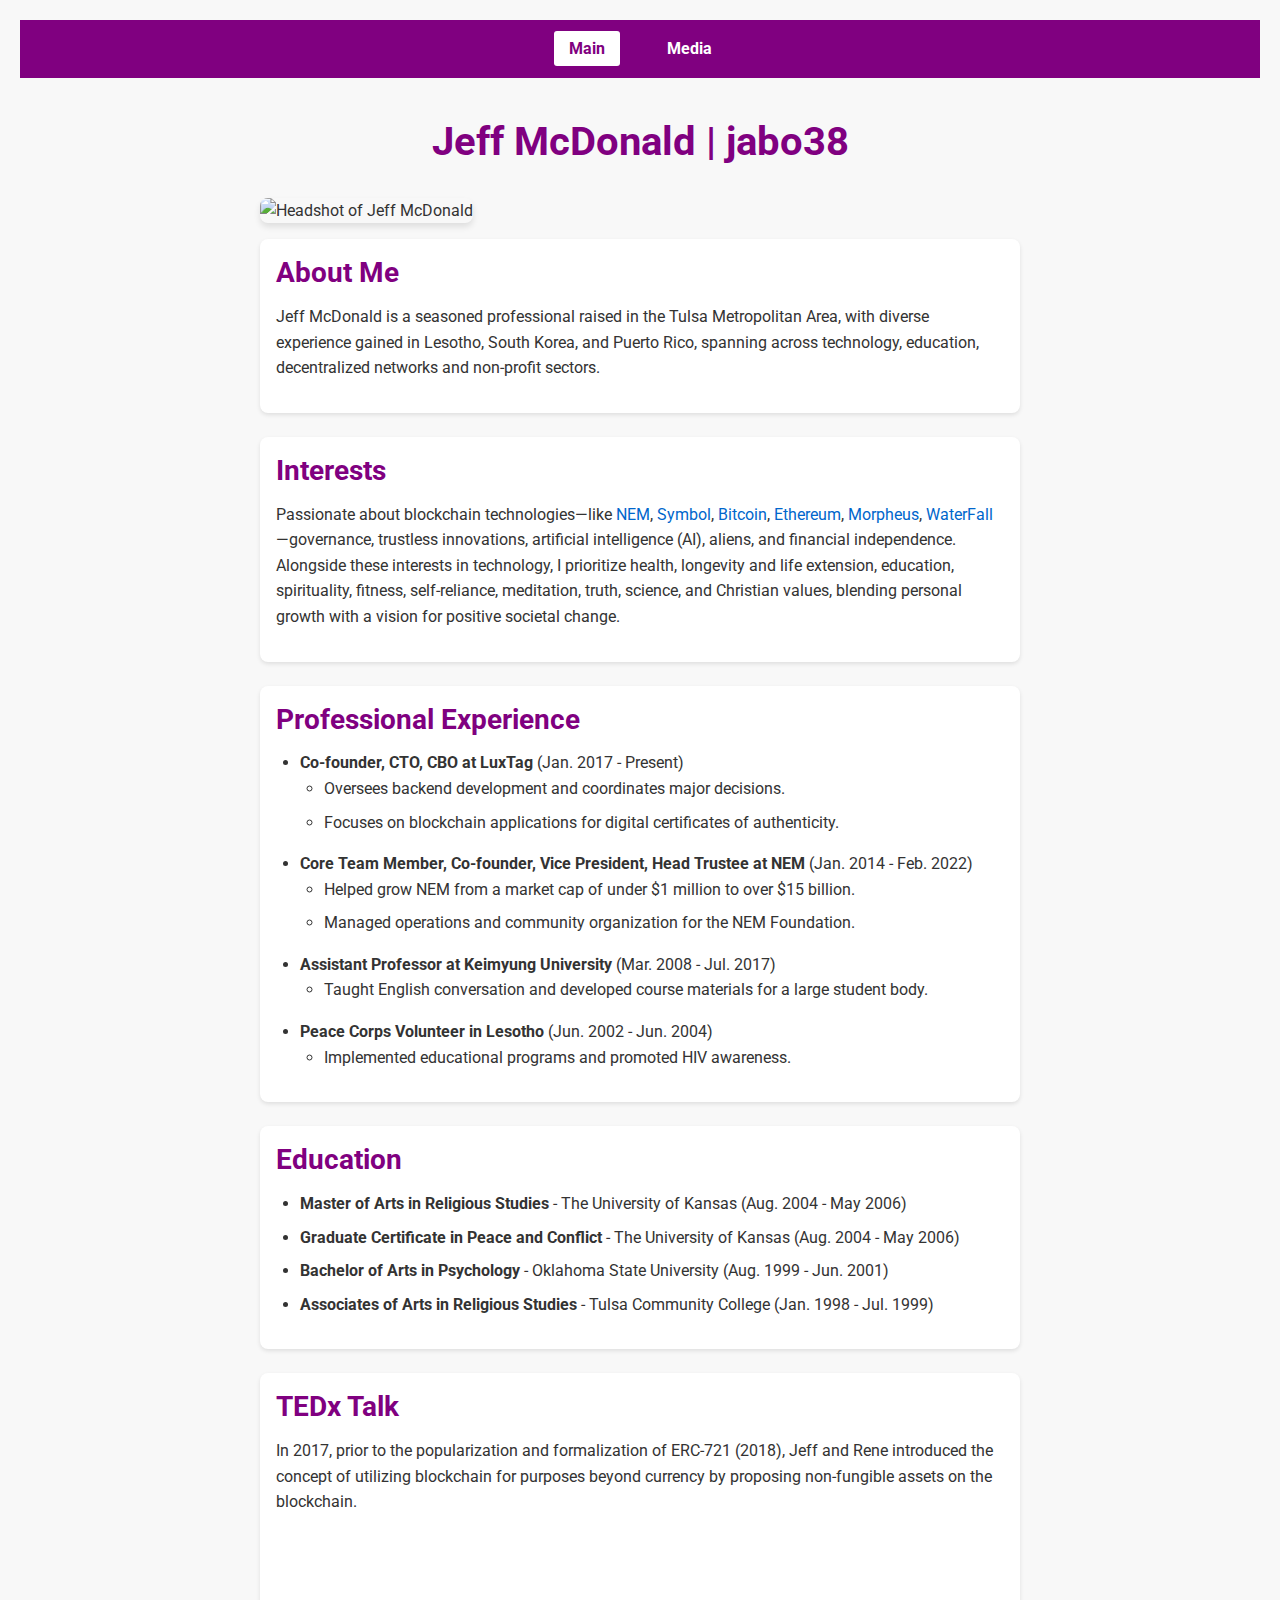
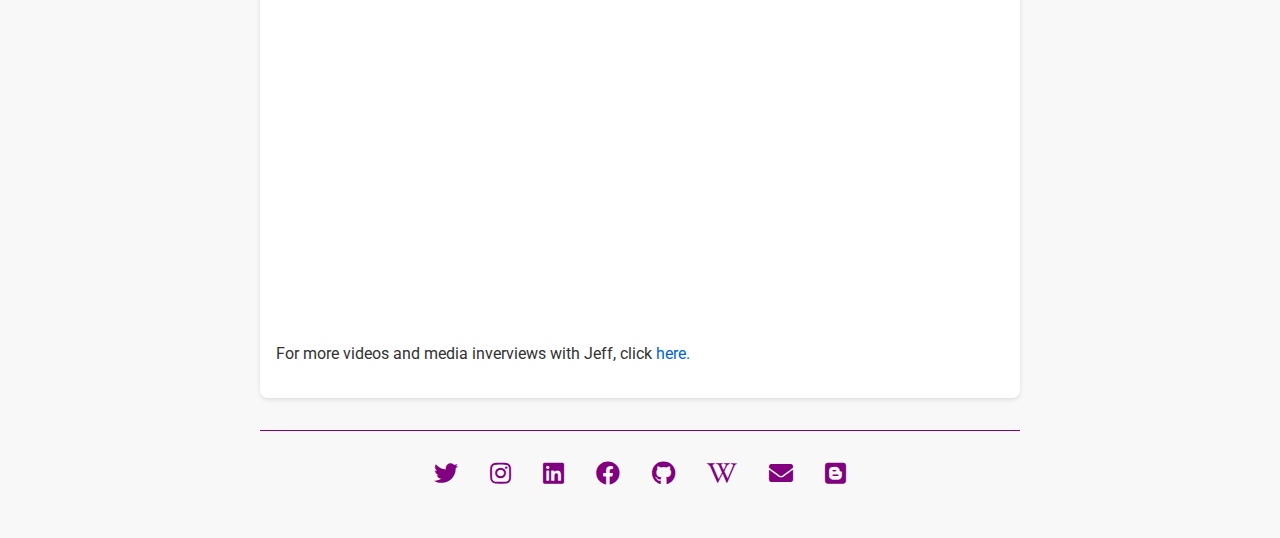
==== commit 17c30907: "Update index.html" ====
--- a/index.html
+++ b/index.html
@@ -95,9 +95,10 @@
                 <h2>TEDx Talk</h2>
                 <p>In 2017, prior to the popularization and formalization of ERC-721 (2018), Jeff and Rene introduced the concept of utilizing blockchain for purposes beyond currency by proposing non-fungible assets on the blockchain.</p>
                 <div class="video-container">
-                    <iframe src="https://www.youtube.com/embed/zQA0n0eoFBk" frameborder="0" allow="autoplay; encrypted-media" allowfullscreen></iframe>
+                    <iframe width="560" height="315" src="https://www.youtube.com/embed/pjvE3um_wj4" title="TEDx Talk by Jeff McDonald" frameborder="0" allow="accelerometer; autoplay; clipboard-write; encrypted-media; gyroscope; picture-in-picture" allowfullscreen loading="lazy"></iframe>
                 </div>
-                <p>For more videos and media interviews with Jeff, click <a href="https://jefftmcdonald.com/media.html" target="_blank" rel="noopener noreferrer">here.</a></p>
+                <p>For more videos and media inverviews with Jeff, click 
+                <a href="https://jefftmcdonald.com/media.html" target="_blank" rel="noopener noreferrer">here.</a>
             </section>
         </main>
 
--- a/styles.css
+++ b/styles.css
@@ -158,4 +158,35 @@
 
 nav ul li a {
     color: white;
-    text-decoration: none
+    text-decoration: none;
+    font-weight: bold;
+    transition: color 0.3s ease, background-color 0.3s ease;
+    padding: 8px 15px;
+    border-radius: 3px;
+}
+
+nav ul li a:hover,
+nav ul li a.active {
+    background-color: #fff;
+    color: var(--primary-color);
+}
+
+/* Responsive design */
+@media (max-width: 600px) {
+    body {
+        padding: 10px;
+    }
+
+    nav ul {
+        flex-direction: column;
+        align-items: center;
+    }
+
+    nav ul li {
+        margin: 5px 0;
+    }
+
+    .section h2 {
+        font-size: 1.5rem;
+    }
+}
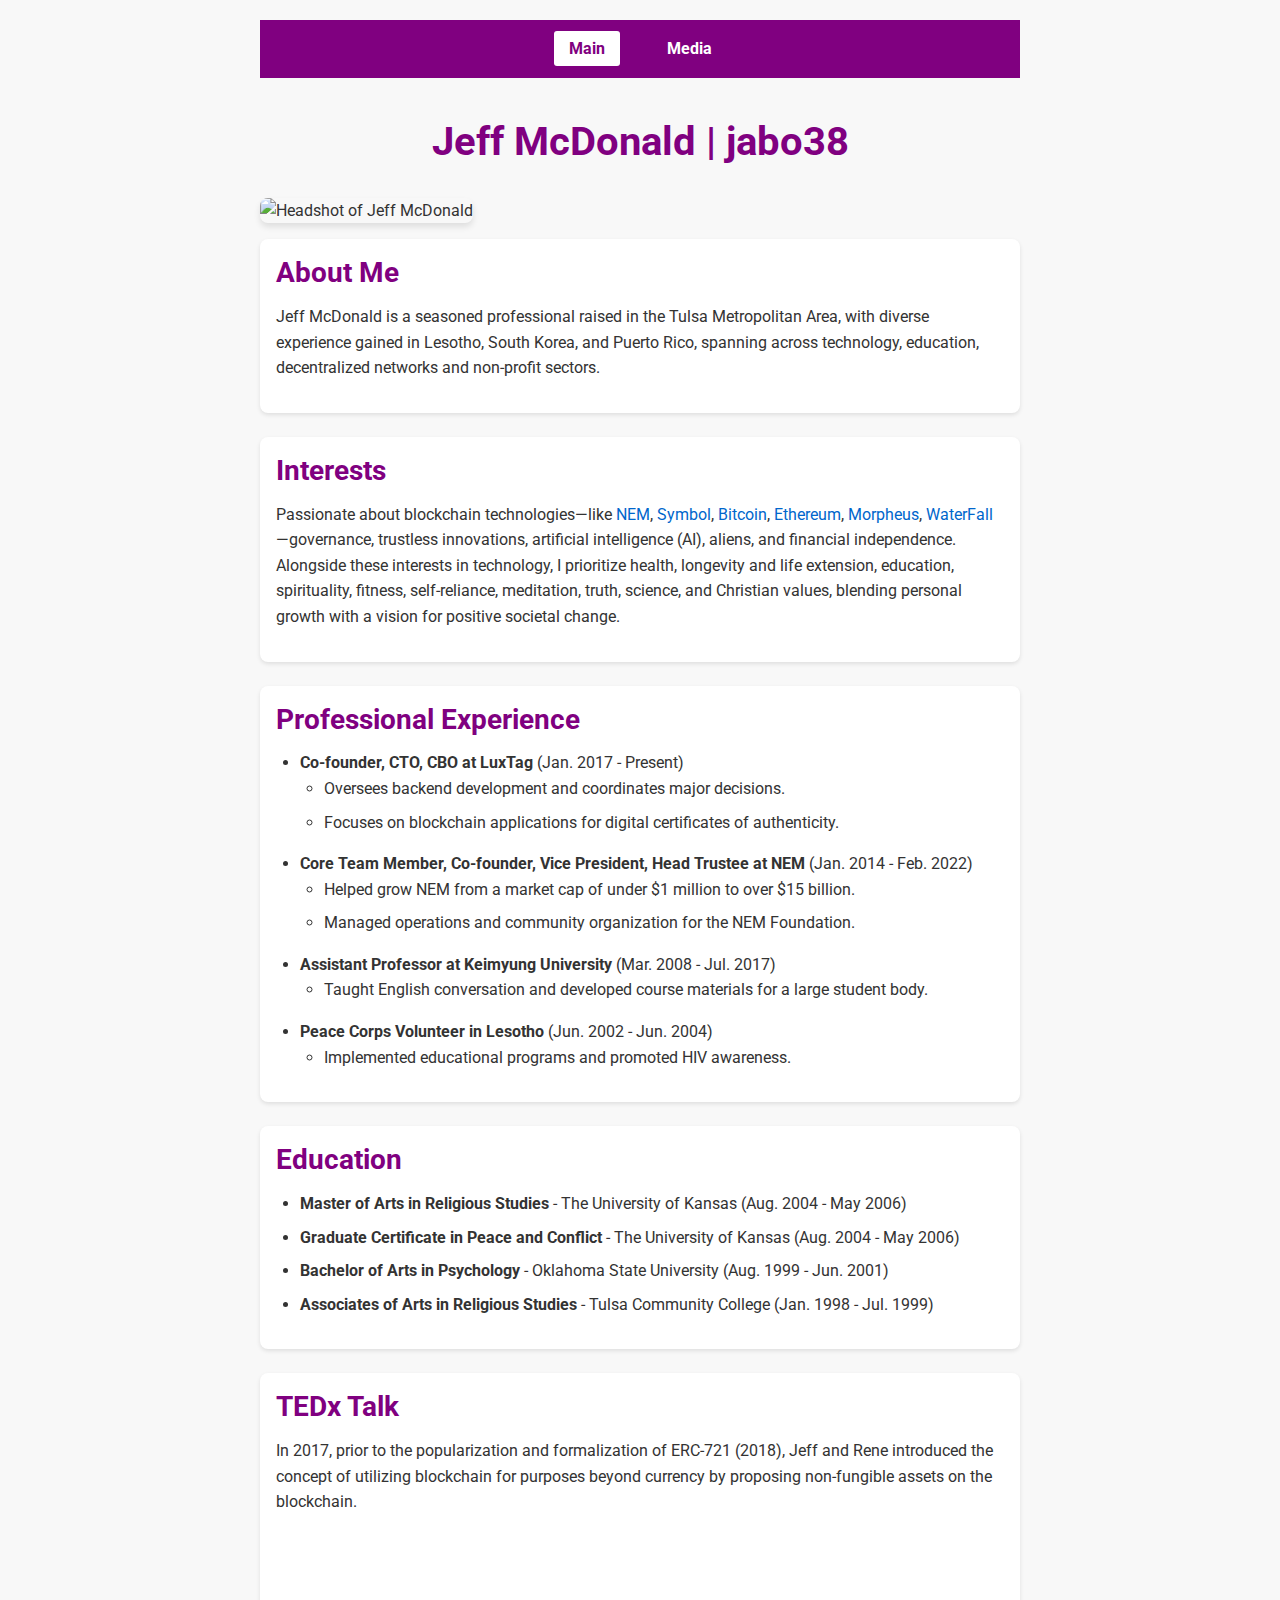
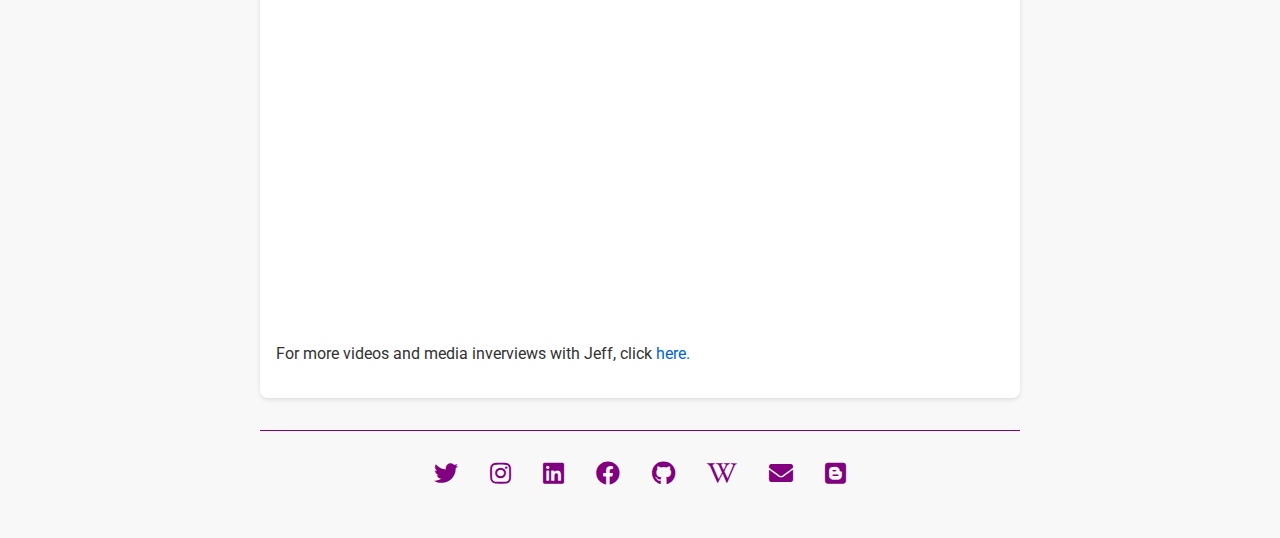
==== commit 2bf1fcb2: "Update index.html" ====
--- a/index.html
+++ b/index.html
@@ -29,14 +29,14 @@
     <link rel="stylesheet" href="styles.css">
 </head>
 <body>
-    <nav>
-        <ul>
-            <li><a href="index.html" class="active">Main</a></li>
-            <li><a href="media.html">Media</a></li>
-        </ul>
-    </nav>
+    <div class="container">
+        <nav>
+            <ul>
+                <li><a href="index.html" class="active">Main</a></li>
+                <li><a href="media.html">Media</a></li>
+            </ul>
+        </nav>
 
-    <div class="container">
         <header>
             <h1>Jeff McDonald | jabo38</h1>
             <img src="https://raw.githubusercontent.com/jabo38/jabo38.github.io/main/images/websiteheadshot2.jpg" alt="Headshot of Jeff McDonald" loading="lazy">
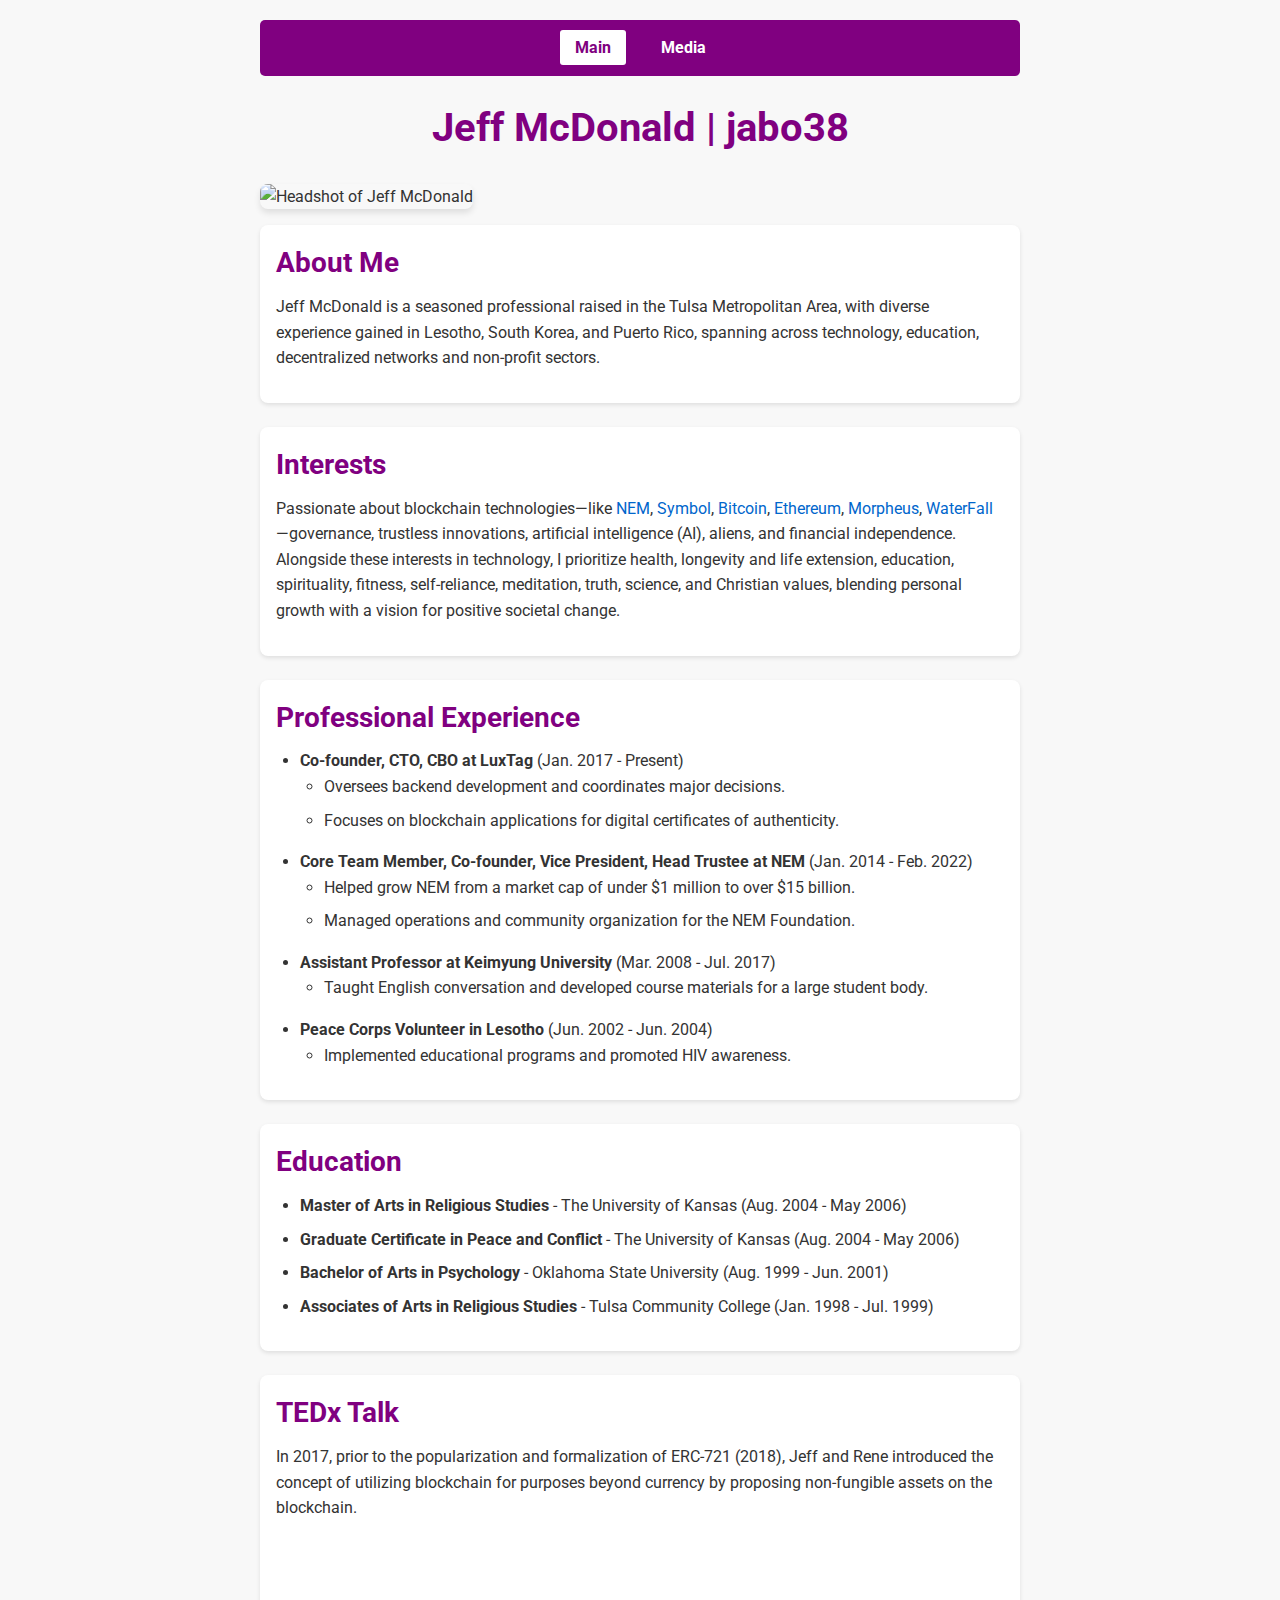
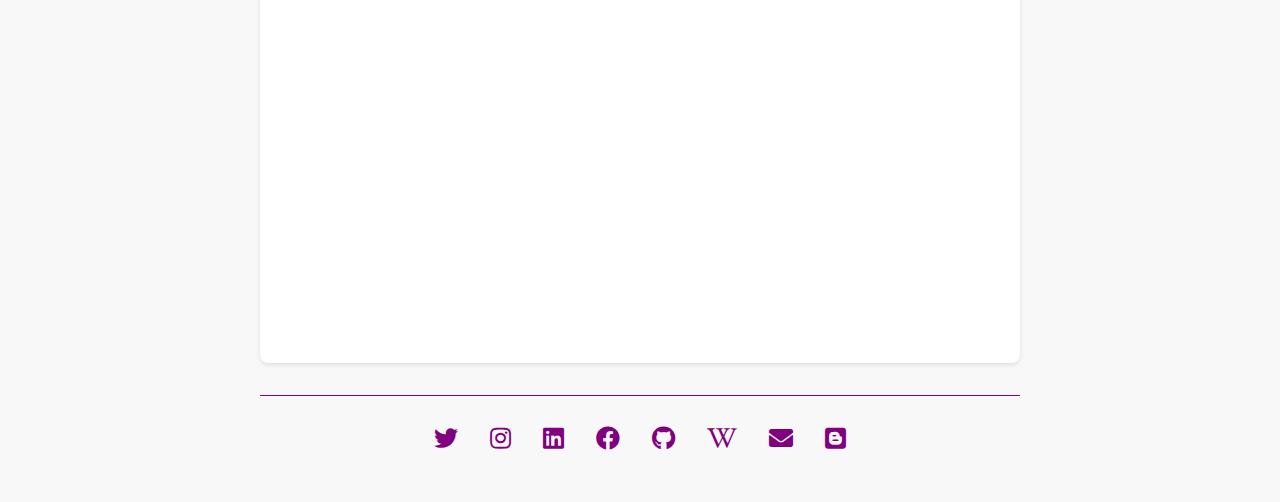
==== commit 47b6eb93: "Update index.html" ====
--- a/index.html
+++ b/index.html
@@ -97,8 +97,6 @@
                 <div class="video-container">
                     <iframe width="560" height="315" src="https://www.youtube.com/embed/pjvE3um_wj4" title="TEDx Talk by Jeff McDonald" frameborder="0" allow="accelerometer; autoplay; clipboard-write; encrypted-media; gyroscope; picture-in-picture" allowfullscreen loading="lazy"></iframe>
                 </div>
-                <p>For more videos and media inverviews with Jeff, click 
-                <a href="https://jefftmcdonald.com/media.html" target="_blank" rel="noopener noreferrer">here.</a>
             </section>
         </main>
 
--- a/styles.css
+++ b/styles.css
@@ -21,15 +21,47 @@
     background-color: var(--background-color);
     margin: 0;
     padding: 20px;
-    display: flex;
-    flex-direction: column;
-    align-items: center;
 }
 
 .container {
     max-width: var(--max-width);
     width: 100%;
+    margin: 0 auto;
     padding: 0 20px;
+}
+
+/* Navigation */
+nav {
+    background-color: var(--primary-color);
+    padding: 15px 0;
+    margin-bottom: 20px;
+    border-radius: 5px;
+}
+
+nav ul {
+    list-style-type: none;
+    padding: 0;
+    margin: 0;
+    display: flex;
+    justify-content: center;
+}
+
+nav li {
+    margin: 0 10px;
+}
+
+nav a {
+    text-decoration: none;
+    color: #fff;
+    font-weight: bold;
+    transition: color 0.3s ease, background-color 0.3s ease;
+    padding: 8px 15px;
+    border-radius: 3px;
+}
+
+nav a:hover, nav a.active {
+    background-color: #fff;
+    color: var(--primary-color);
 }
 
 /* Typography */
@@ -126,49 +158,14 @@
 /* Sections */
 .section {
     margin-bottom: 1.5rem;
-    padding: 0.25rem 1rem 1rem 1rem;
+    padding: 1rem;
     background-color: white;
     border-radius: 8px;
     box-shadow: 0 2px 4px rgba(0, 0, 0, 0.1);
 }
 
 .section h2:first-child {
-    margin-top: 0.5rem;
-}
-
-/* Navigation */
-nav {
-    width: 100%;
-    background-color: var(--primary-color);
-    padding: 1rem 0;
-    margin-bottom: 2rem;
-}
-
-nav ul {
-    display: flex;
-    justify-content: center;
-    list-style-type: none;
-    padding: 0;
-    margin: 0;
-}
-
-nav ul li {
-    margin: 0 1rem;
-}
-
-nav ul li a {
-    color: white;
-    text-decoration: none;
-    font-weight: bold;
-    transition: color 0.3s ease, background-color 0.3s ease;
-    padding: 8px 15px;
-    border-radius: 3px;
-}
-
-nav ul li a:hover,
-nav ul li a.active {
-    background-color: #fff;
-    color: var(--primary-color);
+    margin-top: 0;
 }
 
 /* Responsive design */
@@ -182,7 +179,7 @@
         align-items: center;
     }
 
-    nav ul li {
+    nav li {
         margin: 5px 0;
     }
 
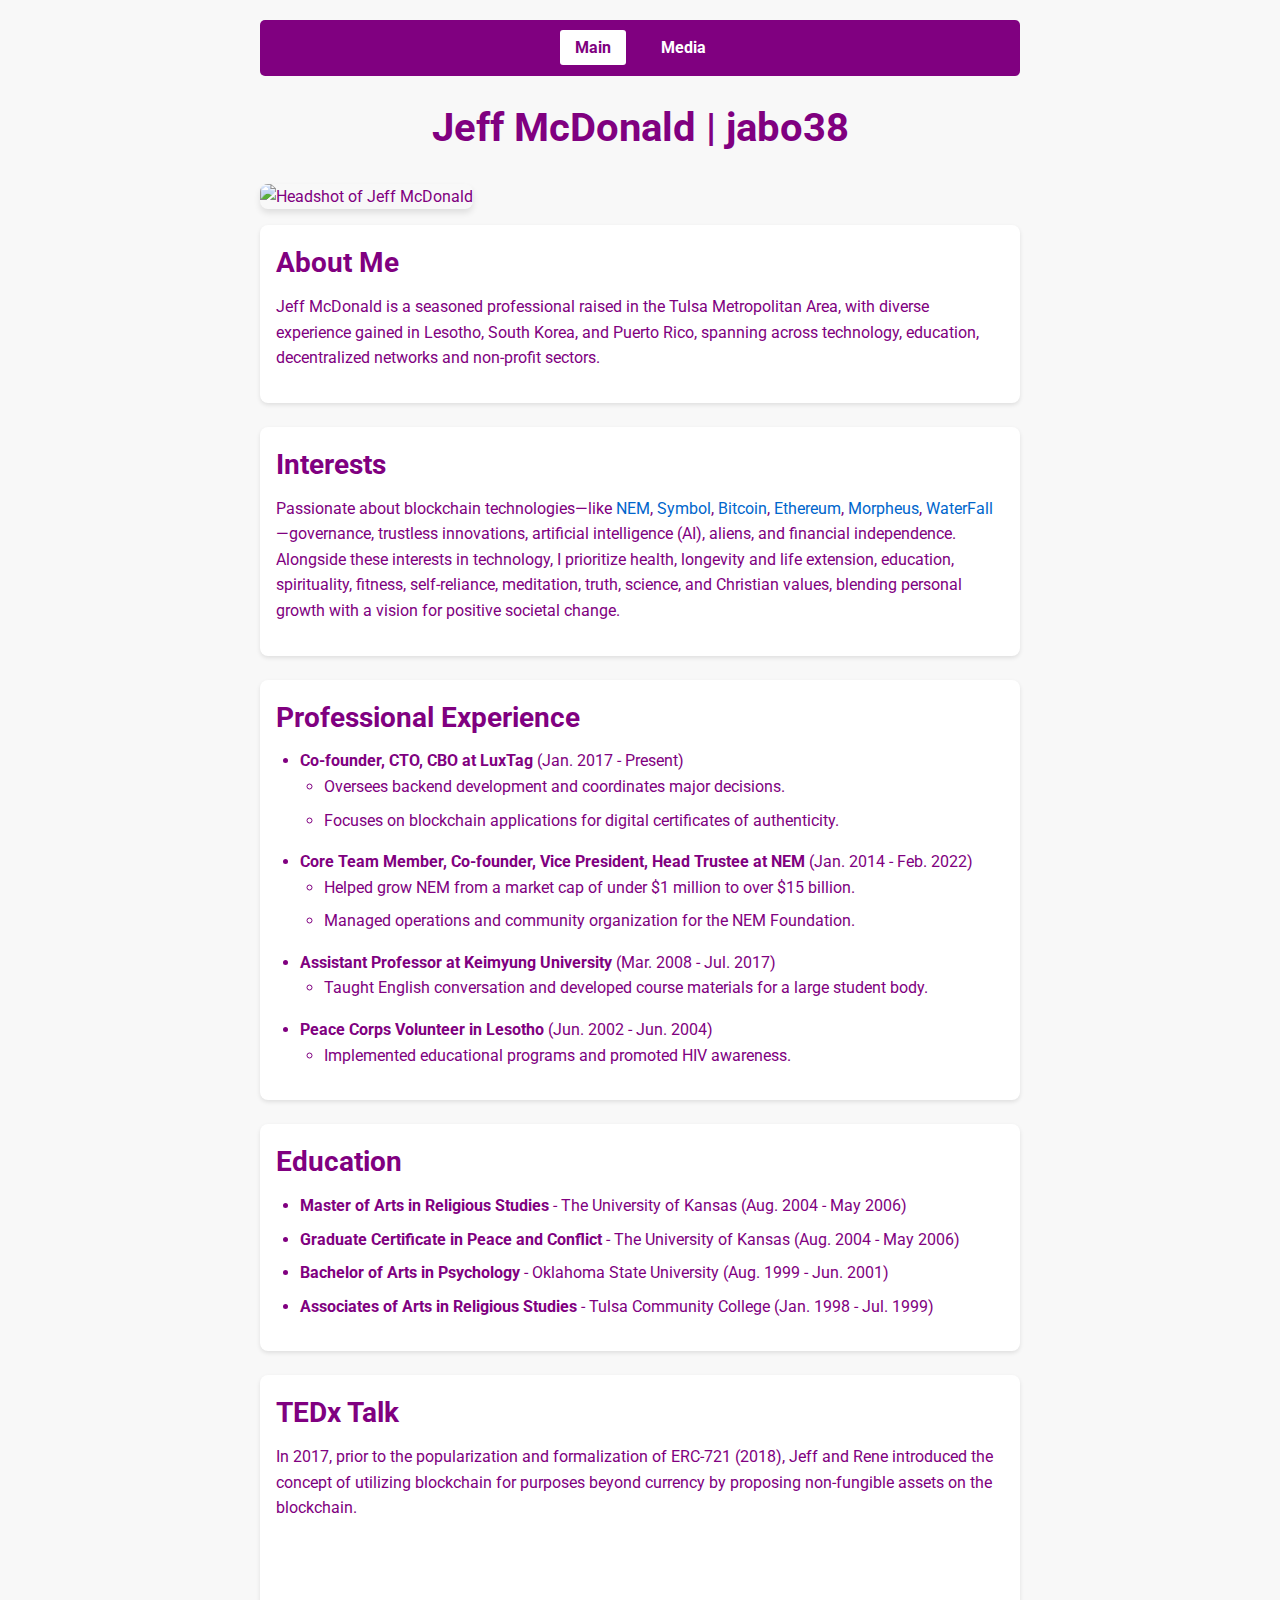
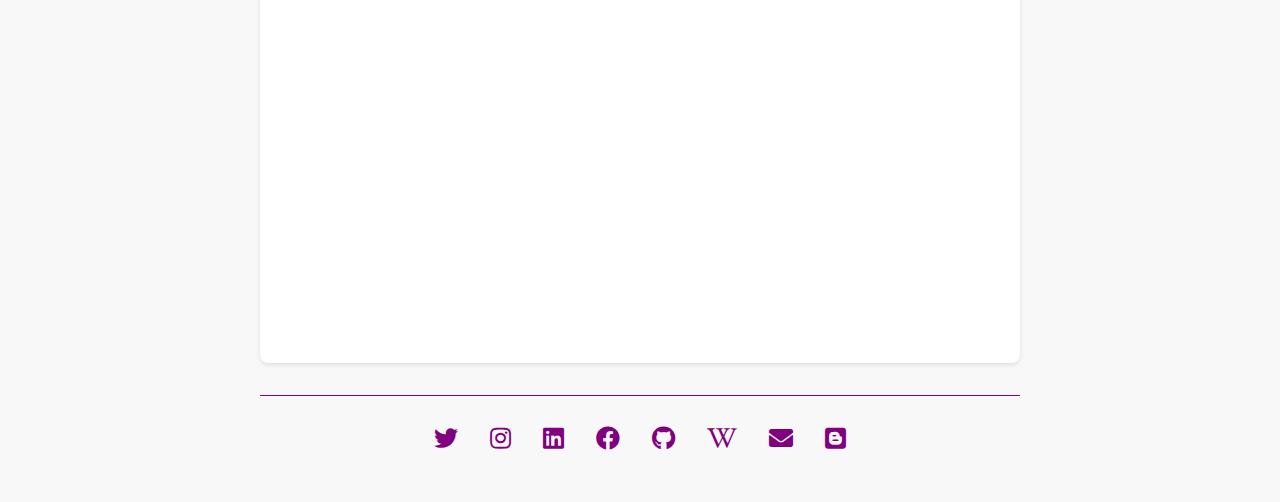
==== commit eb2f881a: "Update index.html" ====
--- a/index.html
+++ b/index.html
@@ -24,6 +24,7 @@
     <meta property="twitter:description" content="Jeff McDonald's personal website showcasing his professional experience, interests, and achievements.">
     <meta property="twitter:image" content="https://www.jeffmcdonald.com/images/jeff-mcdonald-profile.jpg">
 
+    <link rel="icon" type="image/x-icon" href="https://raw.githubusercontent.com/jabo38/jabo38.github.io/main/favicon.ico">
     <link href="https://fonts.googleapis.com/css2?family=Roboto:wght@400;700&display=swap" rel="stylesheet">
     <link rel="stylesheet" href="https://cdnjs.cloudflare.com/ajax/libs/font-awesome/5.15.3/css/all.min.css">
     <link rel="stylesheet" href="styles.css">
--- a/styles.css
+++ b/styles.css
@@ -1,7 +1,7 @@
 /* Base styles and variables */
 :root {
     --primary-color: #800080;
-    --text-color: #333;
+    --text-color: #800080;
     --link-color: #0066cc;
     --background-color: #f8f8f8;
     --max-width: 800px;
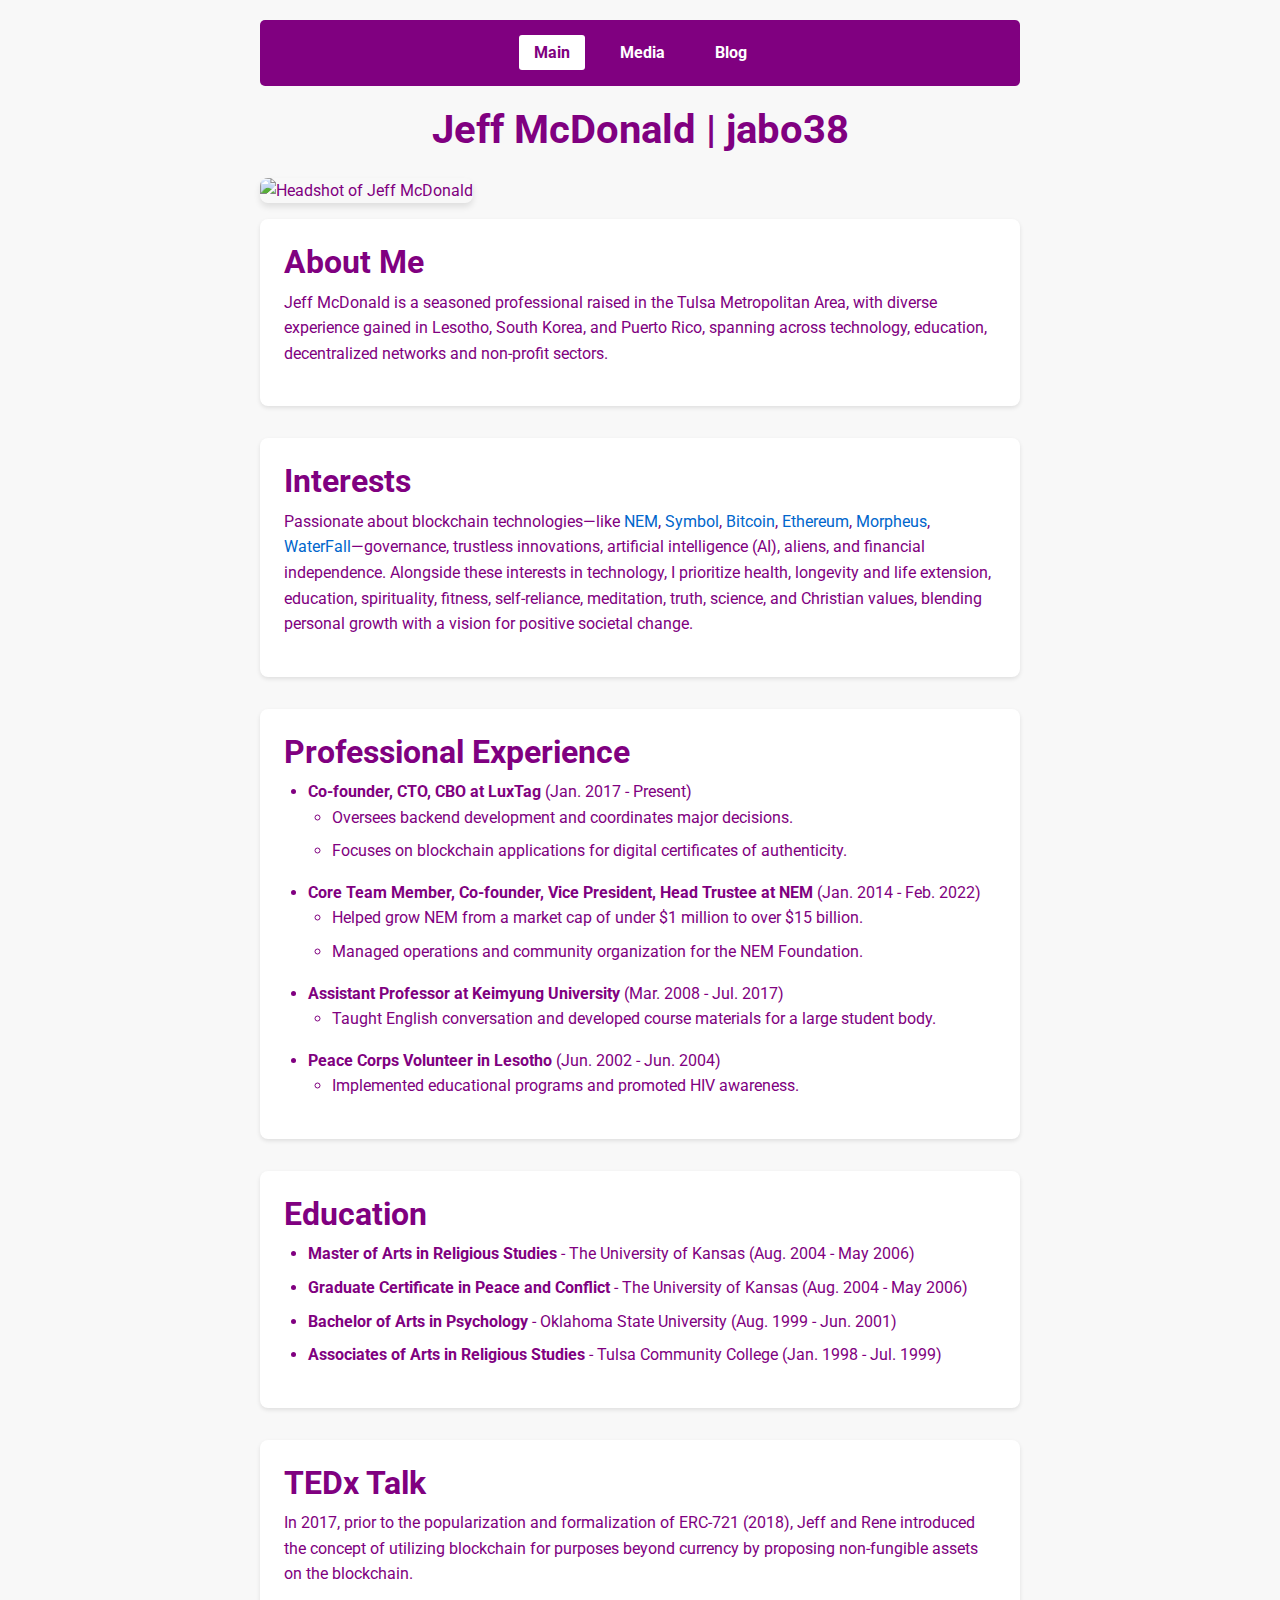
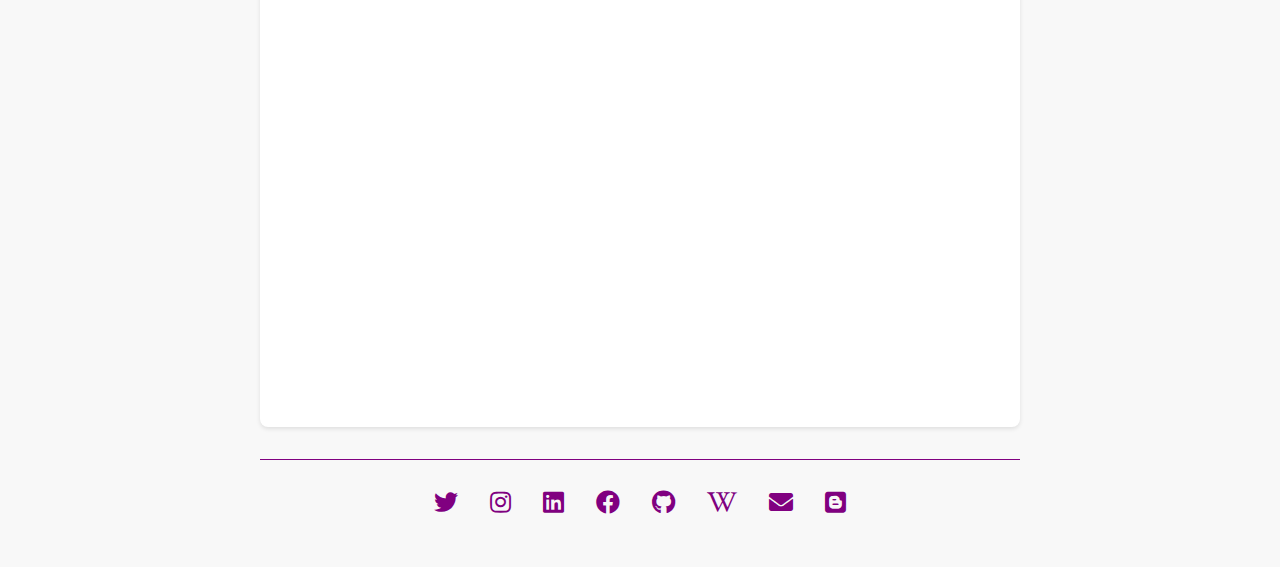
==== commit 07e32772: "Update index.html" ====
--- a/index.html
+++ b/index.html
@@ -35,6 +35,8 @@
             <ul>
                 <li><a href="index.html" class="active">Main</a></li>
                 <li><a href="media.html">Media</a></li>
+                <li><a href="blog.html">Blog</a></li>  
+
             </ul>
         </nav>
 
--- a/styles.css
+++ b/styles.css
@@ -5,6 +5,8 @@
     --link-color: #0066cc;
     --background-color: #f8f8f8;
     --max-width: 800px;
+    --heading-font: 'Roboto', sans-serif;
+    --body-font: 'Roboto', sans-serif;
 }
 
 /* Global styles */
@@ -14,8 +16,13 @@
     padding: 0;
 }
 
+html {
+    font-size: 16px;
+    scroll-behavior: smooth;
+}
+
 body {
-    font-family: 'Roboto', sans-serif;
+    font-family: var(--body-font);
     line-height: 1.6;
     color: var(--text-color);
     background-color: var(--background-color);
@@ -28,6 +35,24 @@
     width: 100%;
     margin: 0 auto;
     padding: 0 20px;
+}
+
+/* Improved accessibility */
+:focus {
+    outline: 3px solid var(--primary-color);
+    outline-offset: 2px;
+}
+
+.sr-only {
+    position: absolute;
+    width: 1px;
+    height: 1px;
+    padding: 0;
+    margin: -1px;
+    overflow: hidden;
+    clip: rect(0, 0, 0, 0);
+    white-space: nowrap;
+    border: 0;
 }
 
 /* Navigation */
@@ -44,10 +69,11 @@
     margin: 0;
     display: flex;
     justify-content: center;
+    flex-wrap: wrap;
 }
 
 nav li {
-    margin: 0 10px;
+    margin: 5px 10px;
 }
 
 nav a {
@@ -59,15 +85,18 @@
     border-radius: 3px;
 }
 
-nav a:hover, nav a.active {
+nav a:hover, nav a:focus, nav a.active {
     background-color: #fff;
     color: var(--primary-color);
-}
-
-/* Typography */
-h1, h2 {
+    outline: none;
+}
+
+/* Improved Typography */
+h1, h2, h3, h4, h5, h6 {
+    font-family: var(--heading-font);
     color: var(--primary-color);
     margin-bottom: 0.5rem;
+    line-height: 1.2;
 }
 
 h1 {
@@ -76,8 +105,16 @@
 }
 
 h2 {
+    font-size: 2rem;
+    margin-top: 1.5rem;
+}
+
+h3 {
     font-size: 1.75rem;
-    margin-top: 1rem;
+}
+
+h4 {
+    font-size: 1.5rem;
 }
 
 p {
@@ -91,12 +128,13 @@
     transition: color 0.3s ease;
 }
 
-a:hover {
+a:hover, a:focus {
     text-decoration: underline;
+    outline: none;
 }
 
 /* Lists */
-ul {
+ul, ol {
     padding-left: 1.5rem;
     margin-bottom: 1rem;
 }
@@ -150,15 +188,16 @@
     padding: 0.5rem;
 }
 
-.social-icons a:hover {
+.social-icons a:hover, .social-icons a:focus {
     color: var(--link-color);
     transform: scale(1.1);
+    outline: none;
 }
 
 /* Sections */
 .section {
-    margin-bottom: 1.5rem;
-    padding: 1rem;
+    margin-bottom: 2rem;
+    padding: 1.5rem;
     background-color: white;
     border-radius: 8px;
     box-shadow: 0 2px 4px rgba(0, 0, 0, 0.1);
@@ -168,10 +207,45 @@
     margin-top: 0;
 }
 
+/* Enhanced layout */
+.grid {
+    display: grid;
+    grid-template-columns: repeat(auto-fit, minmax(250px, 1fr));
+    gap: 1.5rem;
+}
+
+/* Back to top button */
+.back-to-top {
+    position: fixed;
+    bottom: 20px;
+    right: 20px;
+    background-color: var(--primary-color);
+    color: white;
+    padding: 10px 15px;
+    border-radius: 5px;
+    text-decoration: none;
+    display: none;
+    z-index: 1000;
+}
+
+.back-to-top:hover, .back-to-top:focus {
+    background-color: var(--link-color);
+    color: white;
+    text-decoration: none;
+}
+
 /* Responsive design */
-@media (max-width: 600px) {
+@media (max-width: 768px) {
+    html {
+        font-size: 14px;
+    }
+
     body {
         padding: 10px;
+    }
+
+    .container {
+        padding: 0 15px;
     }
 
     nav ul {
@@ -183,7 +257,48 @@
         margin: 5px 0;
     }
 
-    .section h2 {
-        font-size: 1.5rem;
-    }
-}
+    h1 {
+        font-size: 2rem;
+    }
+
+    h2 {
+        font-size: 1.75rem;
+    }
+}
+
+/* Print styles */
+@media print {
+    body {
+        font-size: 12pt;
+        line-height: 1.4;
+        color: #000;
+        background: #fff;
+    }
+
+    .container {
+        max-width: 100%;
+    }
+
+    nav, .social-icons, .video-container, .back-to-top {
+        display: none;
+    }
+
+    a {
+        color: #000;
+        text-decoration: underline;
+    }
+
+    h1, h2, h3, h4, h5, h6 {
+        page-break-after: avoid;
+        page-break-inside: avoid;
+    }
+
+    img {
+        max-width: 100% !important;
+        page-break-inside: avoid;
+    }
+
+    .section {
+        page-break-inside: avoid;
+    }
+}
